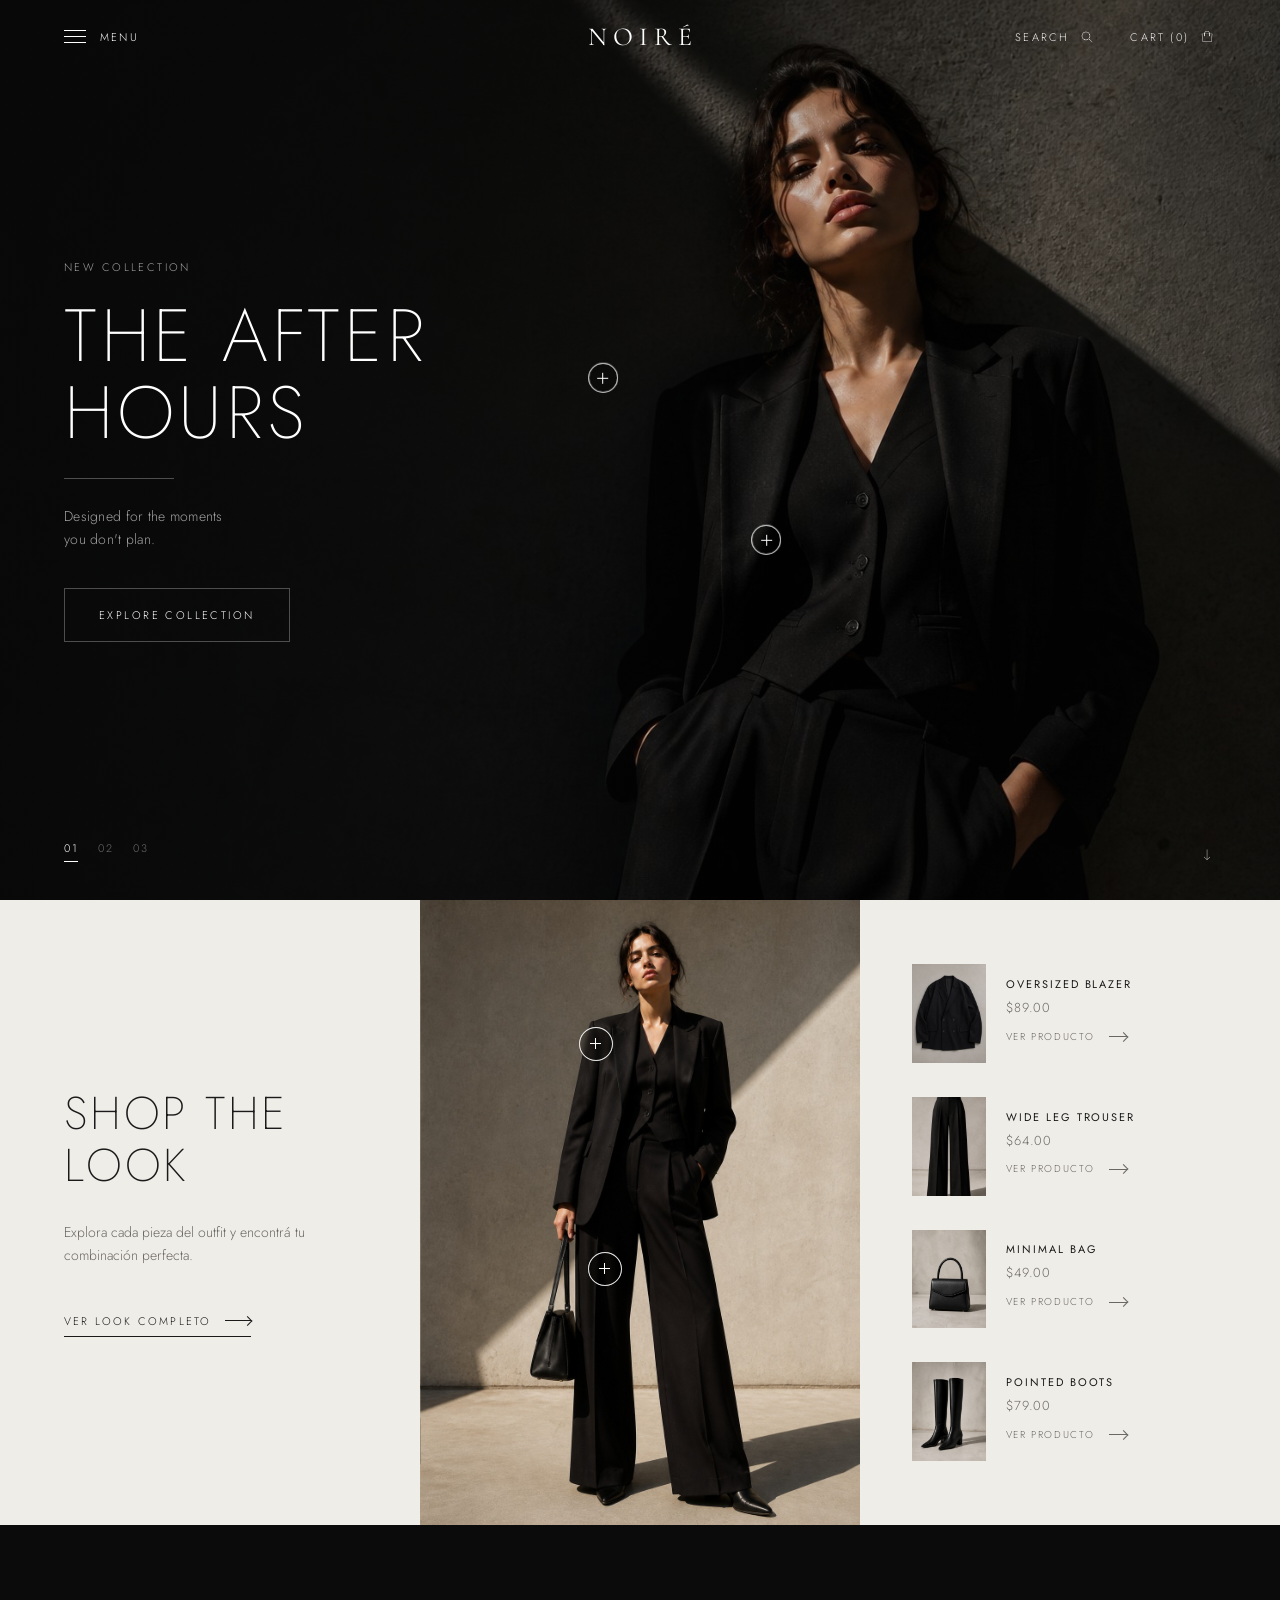
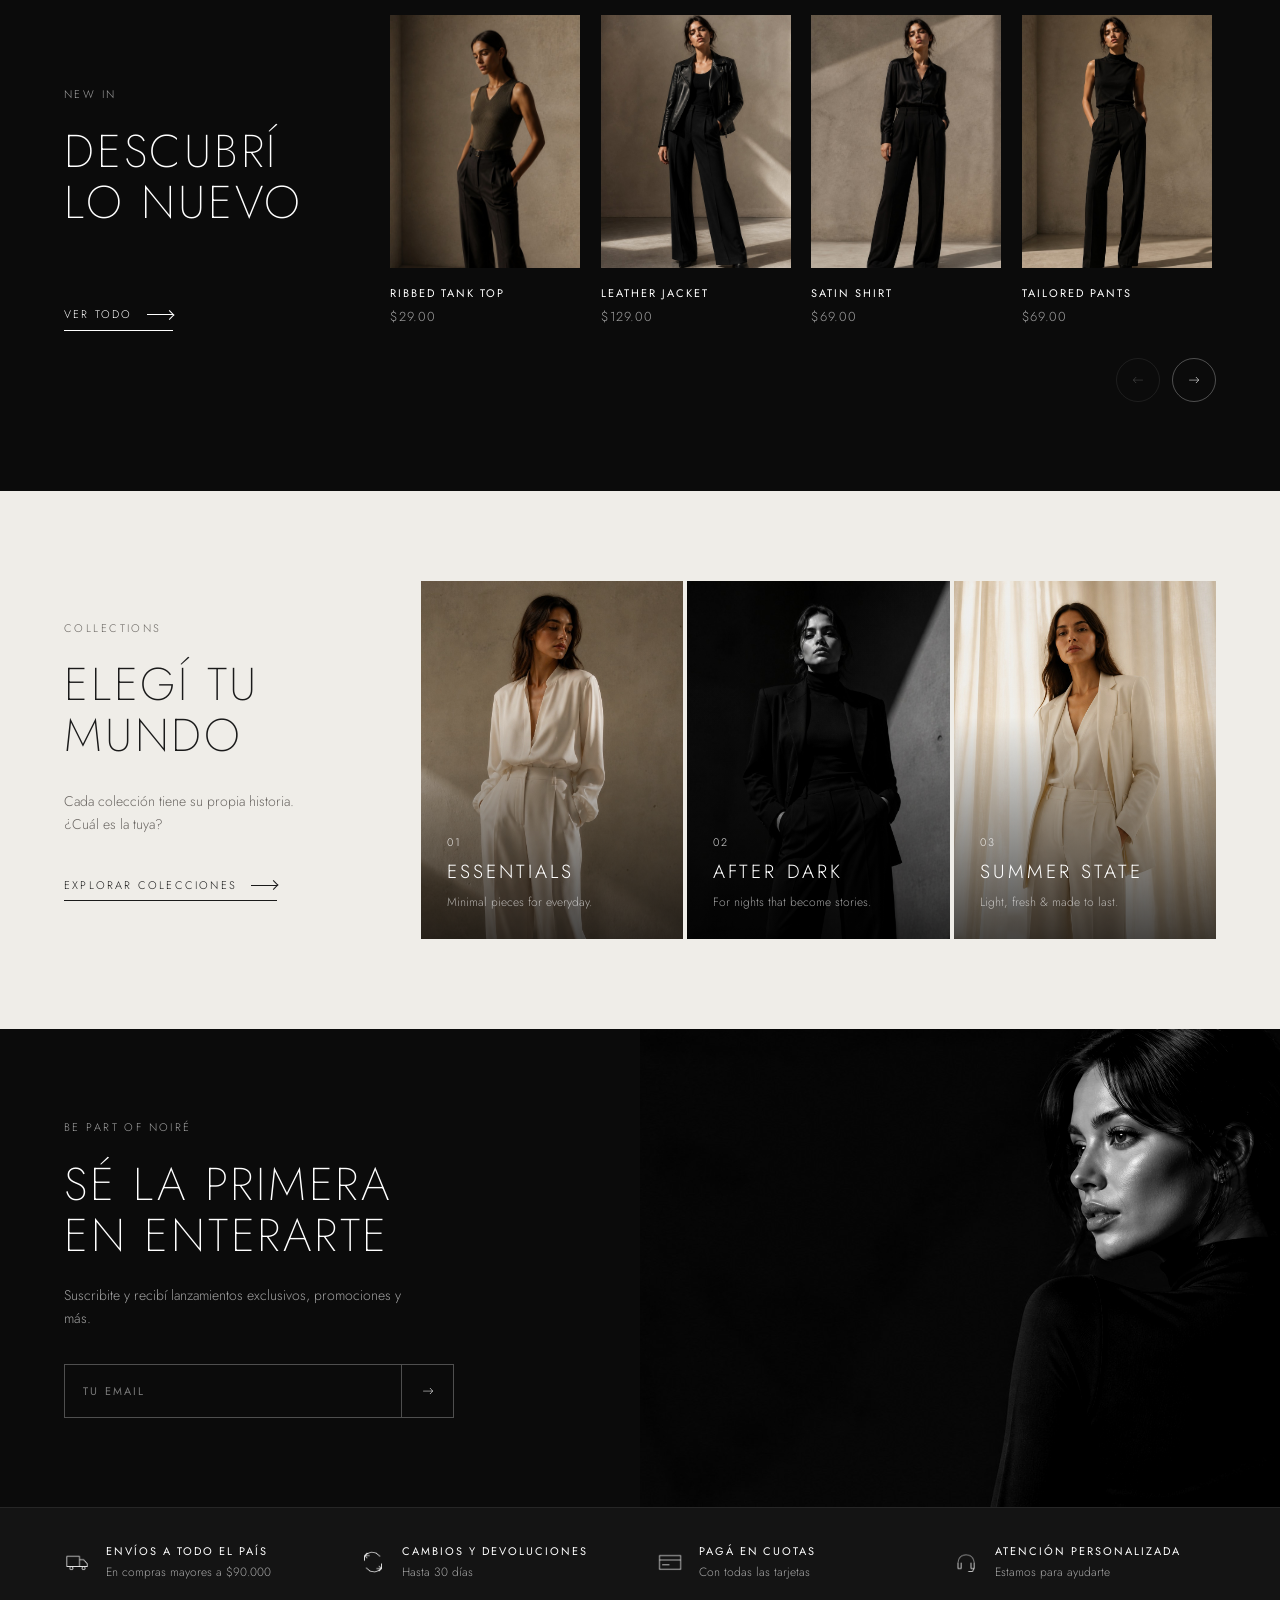
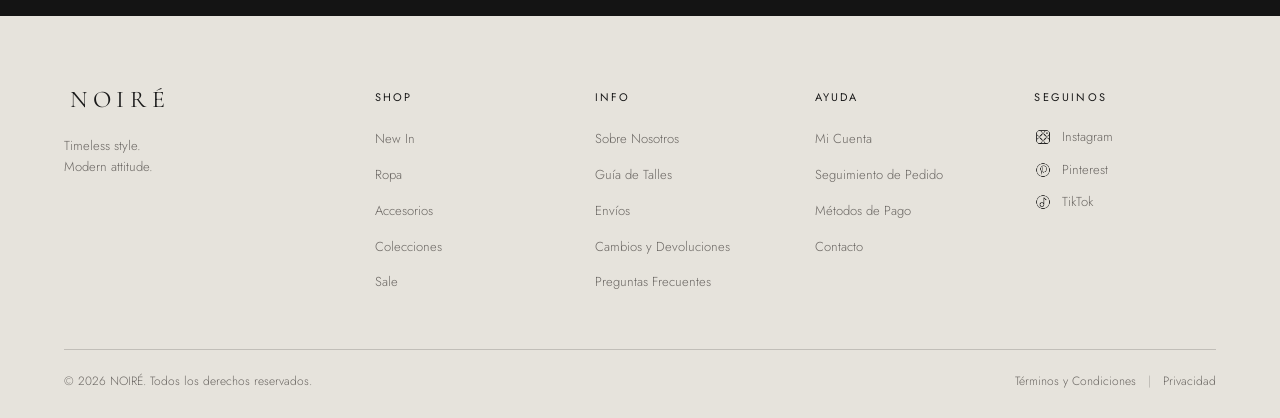
==== index.html @ c46c8a3f "Initial commit: NOIRÉ e-commerce demo, cart drawer, fixed dresses card - First commit for this proje" ====
<!DOCTYPE html>
<html lang="es">
<head>
<meta charset="UTF-8">
<meta name="viewport" content="width=device-width, initial-scale=1">
<title>NOIRÉ — Timeless style. Modern attitude.</title>
<meta name="description" content="NOIRÉ — Indumentaria minimalista. Explorá la nueva colección The After Hours.">
<link rel="preconnect" href="https://fonts.googleapis.com">
<link rel="preconnect" href="https://fonts.gstatic.com" crossorigin>
<link href="https://fonts.googleapis.com/css2?family=Cormorant+Garamond:wght@300;400;500&family=Jost:wght@200;300;400;500&display=swap" rel="stylesheet">
<link rel="stylesheet" href="css/styles.css?v=5">
</head>
<body>

<!-- ══════════════════════ HEADER ══════════════════════ -->
<header class="header" id="header">
  <div class="header__inner">
    <button class="menu-btn" id="menuBtn" aria-label="Abrir menú" aria-expanded="false" aria-controls="drawer">
      <span class="menu-btn__lines"><i></i><i></i><i></i></span>
      <span class="menu-btn__label">Menu</span>
    </button>

    <a href="#" class="logo" aria-label="NOIRÉ — Inicio">Noiré</a>

    <div class="header__actions">
      <button class="icon-link" id="searchBtn" aria-label="Buscar">
        <span class="icon-link__label">Search</span>
        <img src="assets/icons/search.png" class="ico-img" alt="" aria-hidden="true">
      </button>
      <button class="icon-link" id="cartBtn" aria-label="Ver carrito">
        <span class="icon-link__label">Cart (<span id="cartCount">0</span>)</span>
        <img src="assets/icons/cart.png" class="ico-img" alt="" aria-hidden="true">
      </button>
    </div>
  </div>
</header>

<!-- ══════════════════════ DRAWER ══════════════════════ -->
<div class="drawer" id="drawer" role="dialog" aria-modal="true" aria-label="Menú principal" hidden>
  <div class="drawer__backdrop" data-close-drawer></div>
  <nav class="drawer__panel">
    <button class="drawer__close" data-close-drawer aria-label="Cerrar menú">
      <img src="assets/icons/close.png" class="ico-img ico-img--lg" alt="" aria-hidden="true">
    </button>
    <ul class="drawer__nav">
      <li><a href="#new-in">New In</a></li>
      <li><a href="catalogo.html?cat=Ropa">Ropa</a></li>
      <li><a href="catalogo.html?cat=Accesorios">Accesorios</a></li>
      <li><a href="#collections">Colecciones</a></li>
      <li><a href="catalogo.html">Sale</a></li>
    </ul>
    <div class="drawer__foot">
      <a href="#">Mi Cuenta</a>
      <a href="#">Contacto</a>
    </div>
  </nav>
</div>

<main>

<!-- ══════════════════════ HERO ══════════════════════ -->
<section class="hero" id="hero">

  <!-- SLIDE 01 -->
  <article class="hero__slide is-active" data-slide="0">
    <div class="hero__media hero__media--portrait" style="--img: var(--img-hero-1)"></div>
    <div class="hero__overlay"></div>

    <div class="hero__copy">
      <p class="eyebrow">New Collection</p>
      <h1 class="hero__title">The After<br>Hours</h1>
      <span class="rule"></span>
      <p class="hero__text">Designed for the moments<br>you don't plan.</p>
      <a href="look.html" class="btn btn--ghost">Explore Collection</a>
    </div>

    <!-- HOTSPOTS: click en la prenda → aparece el precio -->
    <div class="hotspots">
      <div class="hotspot" style="--x:52%; --y:42%">
        <button class="hotspot__toggle" aria-expanded="false" aria-label="Ver precio de Oversized Blazer">
          <span class="hotspot__dot"><span class="hotspot__plus"></span></span>
          <span class="hotspot__line"></span>
        </button>
        <span class="hotspot__card">
          <span class="hotspot__name">Oversized Blazer</span>
          <span class="hotspot__price">$89.00</span>
          <a href="producto.html?id=oversized-blazer" class="hotspot__link">Ver producto</a>
        </span>
      </div>

      <div class="hotspot" style="--x:65%; --y:60%">
        <button class="hotspot__toggle" aria-expanded="false" aria-label="Ver precio de Chaleco Cropped">
          <span class="hotspot__dot"><span class="hotspot__plus"></span></span>
          <span class="hotspot__line"></span>
        </button>
        <span class="hotspot__card">
          <span class="hotspot__name">Chaleco Cropped</span>
          <span class="hotspot__price">$59.00</span>
          <a href="producto.html?id=silk-shirt" class="hotspot__link">Ver producto</a>
        </span>
      </div>
    </div>
  </article>

  <!-- SLIDE 02 -->
  <article class="hero__slide" data-slide="1">
    <div class="hero__media" style="--img: var(--img-hero-2)"></div>
    <div class="hero__overlay"></div>
    <div class="hero__copy">
      <p class="eyebrow">Essentials</p>
      <h1 class="hero__title">Quiet<br>Luxury</h1>
      <span class="rule"></span>
      <p class="hero__text">Las piezas que nunca<br>pasan de moda.</p>
      <a href="catalogo.html?collection=essentials" class="btn btn--ghost">Explore Collection</a>
    </div>
    <div class="hotspots">
      <div class="hotspot" style="--x:70%; --y:26%">
        <button class="hotspot__toggle" aria-expanded="false" aria-label="Ver precio de Cashmere Coat">
          <span class="hotspot__dot"><span class="hotspot__plus"></span></span>
          <span class="hotspot__line"></span>
        </button>
        <span class="hotspot__card">
          <span class="hotspot__name">Cashmere Coat</span>
          <span class="hotspot__price">$149.00</span>
          <a href="producto.html?id=cashmere-coat" class="hotspot__link">Ver producto</a>
        </span>
      </div>
      <div class="hotspot" style="--x:66%; --y:52%">
        <button class="hotspot__toggle" aria-expanded="false" aria-label="Ver precio de Straight Jean">
          <span class="hotspot__dot"><span class="hotspot__plus"></span></span>
          <span class="hotspot__line"></span>
        </button>
        <span class="hotspot__card">
          <span class="hotspot__name">Straight Jean</span>
          <span class="hotspot__price">$72.00</span>
          <a href="producto.html?id=straight-jean" class="hotspot__link">Ver producto</a>
        </span>
      </div>
    </div>
  </article>

  <!-- SLIDE 03 -->
  <article class="hero__slide" data-slide="2">
    <div class="hero__media" style="--img: var(--img-hero-3)"></div>
    <div class="hero__overlay"></div>
    <div class="hero__copy">
      <p class="eyebrow">After Dark</p>
      <h1 class="hero__title">Night<br>Stories</h1>
      <span class="rule"></span>
      <p class="hero__text">Para las noches que<br>se vuelven historia.</p>
      <a href="catalogo.html?collection=after-dark" class="btn btn--ghost">Explore Collection</a>
    </div>
    <div class="hotspots">
      <div class="hotspot" style="--x:68%; --y:34%">
        <button class="hotspot__toggle" aria-expanded="false" aria-label="Ver precio de Satin Slip Dress">
          <span class="hotspot__dot"><span class="hotspot__plus"></span></span>
          <span class="hotspot__line"></span>
        </button>
        <span class="hotspot__card">
          <span class="hotspot__name">Satin Slip Dress</span>
          <span class="hotspot__price">$95.00</span>
          <a href="producto.html?id=satin-slip-dress" class="hotspot__link">Ver producto</a>
        </span>
      </div>
      <div class="hotspot" style="--x:60%; --y:57%">
        <button class="hotspot__toggle" aria-expanded="false" aria-label="Ver precio de Pointed Boots">
          <span class="hotspot__dot"><span class="hotspot__plus"></span></span>
          <span class="hotspot__line"></span>
        </button>
        <span class="hotspot__card">
          <span class="hotspot__name">Pointed Boots</span>
          <span class="hotspot__price">$79.00</span>
          <a href="producto.html?id=pointed-boots" class="hotspot__link">Ver producto</a>
        </span>
      </div>
    </div>
  </article>

  <!-- Controles -->
  <div class="hero__dots" role="tablist" aria-label="Slides de portada">
    <button class="hero__dot is-active" data-goto="0" role="tab" aria-selected="true">01</button>
    <button class="hero__dot" data-goto="1" role="tab" aria-selected="false">02</button>
    <button class="hero__dot" data-goto="2" role="tab" aria-selected="false">03</button>
  </div>

  <a href="#shop-the-look" class="hero__scroll" aria-label="Bajar">
    <img src="assets/icons/arrow-down.png" class="ico-img" alt="" aria-hidden="true">
  </a>
</section>

<!-- ══════════════════════ SHOP THE LOOK ══════════════════════ -->
<section class="stl" id="shop-the-look">
  <div class="stl__intro">
    <h2 class="section-title">Shop the Look</h2>
    <p class="stl__text">Explora cada pieza del outfit y encontrá tu combinación perfecta.</p>
    <a href="look.html" class="link-arrow">Ver look completo <span class="arrow"></span></a>
  </div>

  <div class="stl__media">
    <div class="stl__img" style="--img: var(--img-look)"></div>
    <button class="hotspot hotspot--plain" style="--x:40%; --y:23%" data-target="p-blazer" aria-label="Ver Oversized Blazer">
      <span class="hotspot__dot"><span class="hotspot__plus"></span></span>
    </button>
    <button class="hotspot hotspot--plain" style="--x:42%; --y:59%" data-target="p-trouser" aria-label="Ver Wide Leg Trouser">
      <span class="hotspot__dot"><span class="hotspot__plus"></span></span>
    </button>
  </div>

  <ul class="stl__list">
    <li class="stl__item" id="p-blazer">
      <div class="stl__thumb" style="--img: var(--img-p1)"></div>
      <div class="stl__info">
        <h3>Oversized Blazer</h3>
        <p class="price">$89.00</p>
        <a href="producto.html?id=oversized-blazer" class="link-arrow link-arrow--sm">Ver producto <span class="arrow"></span></a>
      </div>
    </li>
    <li class="stl__item" id="p-trouser">
      <div class="stl__thumb" style="--img: var(--img-p2)"></div>
      <div class="stl__info">
        <h3>Wide Leg Trouser</h3>
        <p class="price">$64.00</p>
        <a href="producto.html?id=wide-leg-trouser" class="link-arrow link-arrow--sm">Ver producto <span class="arrow"></span></a>
      </div>
    </li>
    <li class="stl__item" id="p-bag">
      <div class="stl__thumb" style="--img: var(--img-p3)"></div>
      <div class="stl__info">
        <h3>Minimal Bag</h3>
        <p class="price">$49.00</p>
        <a href="producto.html?id=minimal-bag" class="link-arrow link-arrow--sm">Ver producto <span class="arrow"></span></a>
      </div>
    </li>
    <li class="stl__item" id="p-boots">
      <div class="stl__thumb" style="--img: var(--img-p4)"></div>
      <div class="stl__info">
        <h3>Pointed Boots</h3>
        <p class="price">$79.00</p>
        <a href="producto.html?id=pointed-boots" class="link-arrow link-arrow--sm">Ver producto <span class="arrow"></span></a>
      </div>
    </li>
  </ul>
</section>

<!-- ══════════════════════ NEW IN ══════════════════════ -->
<section class="newin" id="new-in">
  <div class="newin__intro">
    <p class="eyebrow">New In</p>
    <h2 class="section-title section-title--light">Descubrí<br>lo nuevo</h2>
    <a href="descubri.html" class="link-arrow link-arrow--light">Ver todo <span class="arrow"></span></a>
  </div>

  <div class="newin__right">
    <ul class="newin__track" id="newinTrack">
      <li class="card">
        <a href="producto.html?id=ribbed-tank-top" class="card__media" style="--img: var(--img-n1)"><span class="card__quick">Ver producto</span></a>
        <h3 class="card__name">Ribbed Tank Top</h3>
        <p class="price price--light">$29.00</p>
      </li>
      <li class="card">
        <a href="producto.html?id=leather-jacket" class="card__media" style="--img: var(--img-n2)"><span class="card__quick">Ver producto</span></a>
        <h3 class="card__name">Leather Jacket</h3>
        <p class="price price--light">$129.00</p>
      </li>
      <li class="card">
        <a href="producto.html?id=satin-shirt" class="card__media" style="--img: var(--img-n3)"><span class="card__quick">Ver producto</span></a>
        <h3 class="card__name">Satin Shirt</h3>
        <p class="price price--light">$69.00</p>
      </li>
      <li class="card">
        <a href="producto.html?id=tailored-pants" class="card__media" style="--img: var(--img-n4)"><span class="card__quick">Ver producto</span></a>
        <h3 class="card__name">Tailored Pants</h3>
        <p class="price price--light">$69.00</p>
      </li>
      <li class="card">
        <a href="producto.html?id=knit-cardigan" class="card__media" style="--img: var(--img-n5)"><span class="card__quick">Ver producto</span></a>
        <h3 class="card__name">Knit Cardigan</h3>
        <p class="price price--light">$85.00</p>
      </li>
    </ul>

    <div class="newin__nav">
      <button class="round-btn" id="prevBtn" aria-label="Anterior"><img src="assets/icons/arrow-left.png" class="ico-img" alt="" aria-hidden="true"></button>
      <button class="round-btn" id="nextBtn" aria-label="Siguiente"><img src="assets/icons/arrow-right.png" class="ico-img" alt="" aria-hidden="true"></button>
    </div>
  </div>
</section>

<!-- ══════════════════════ COLLECTIONS ══════════════════════ -->
<section class="collections" id="collections">
  <div class="collections__intro">
    <p class="eyebrow eyebrow--dark">Collections</p>
    <h2 class="section-title">Elegí tu<br>mundo</h2>
    <p class="collections__text">Cada colección tiene su propia historia.<br>¿Cuál es la tuya?</p>
    <a href="catalogo.html" class="link-arrow">Explorar colecciones <span class="arrow"></span></a>
  </div>

  <div class="collections__grid">
    <a href="catalogo.html?collection=essentials" class="coll" style="--img: var(--img-c1)">
      <span class="coll__num">01</span>
      <span class="coll__body">
        <span class="coll__name">Essentials</span>
        <span class="coll__desc">Minimal pieces for everyday.</span>
      </span>
    </a>
    <a href="catalogo.html?collection=after-dark" class="coll" style="--img: var(--img-c2)">
      <span class="coll__num">02</span>
      <span class="coll__body">
        <span class="coll__name">After Dark</span>
        <span class="coll__desc">For nights that become stories.</span>
      </span>
    </a>
    <a href="catalogo.html?collection=summer-state" class="coll" style="--img: var(--img-c3)">
      <span class="coll__num">03</span>
      <span class="coll__body">
        <span class="coll__name">Summer State</span>
        <span class="coll__desc">Light, fresh &amp; made to last.</span>
      </span>
    </a>
  </div>
</section>

<!-- ══════════════════════ NEWSLETTER ══════════════════════ -->
<section class="news">
  <div class="news__copy">
    <p class="eyebrow">Be part of Noiré</p>
    <h2 class="section-title section-title--light">Sé la primera<br>en enterarte</h2>
    <p class="news__text">Suscribite y recibí lanzamientos exclusivos, promociones y más.</p>
    <form class="news__form" id="newsForm" novalidate>
      <input type="email" id="newsEmail" placeholder="Tu email" aria-label="Tu email" required>
      <button type="submit" aria-label="Suscribirme"><img src="assets/icons/arrow-right.png" class="ico-img" alt="" aria-hidden="true"></button>
      <p class="news__msg" id="newsMsg" role="status"></p>
    </form>
  </div>
  <div class="news__media" style="--img: var(--img-news)"></div>
</section>

<!-- ══════════════════════ BENEFITS ══════════════════════ -->
<section class="benefits">
  <div class="benefit">
    <img src="assets/icons/delivery.png" class="ico-img ico-img--lg" alt="" aria-hidden="true">
    <div><h4>Envíos a todo el país</h4><p>En compras mayores a $90.000</p></div>
  </div>
  <div class="benefit">
    <img src="assets/icons/returns.png" class="ico-img ico-img--lg" alt="" aria-hidden="true">
    <div><h4>Cambios y devoluciones</h4><p>Hasta 30 días</p></div>
  </div>
  <div class="benefit">
    <img src="assets/icons/payment-card.png" class="ico-img ico-img--lg" alt="" aria-hidden="true">
    <div><h4>Pagá en cuotas</h4><p>Con todas las tarjetas</p></div>
  </div>
  <div class="benefit">
    <img src="assets/icons/headset.png" class="ico-img ico-img--lg" alt="" aria-hidden="true">
    <div><h4>Atención personalizada</h4><p>Estamos para ayudarte</p></div>
  </div>
</section>

</main>

<!-- ══════════════════════ FOOTER ══════════════════════ -->
<footer class="footer">
  <div class="footer__top">
    <div class="footer__brand">
      <a href="#" class="logo logo--dark">Noiré</a>
      <p>Timeless style.<br>Modern attitude.</p>
    </div>

    <div class="footer__col">
      <h5>Shop</h5>
      <ul><li><a href="#new-in">New In</a></li><li><a href="catalogo.html?cat=Ropa">Ropa</a></li><li><a href="catalogo.html?cat=Accesorios">Accesorios</a></li><li><a href="#collections">Colecciones</a></li><li><a href="catalogo.html">Sale</a></li></ul>
    </div>
    <div class="footer__col">
      <h5>Info</h5>
      <ul><li><a href="#">Sobre Nosotros</a></li><li><a href="#">Guía de Talles</a></li><li><a href="#">Envíos</a></li><li><a href="#">Cambios y Devoluciones</a></li><li><a href="#">Preguntas Frecuentes</a></li></ul>
    </div>
    <div class="footer__col">
      <h5>Ayuda</h5>
      <ul><li><a href="#">Mi Cuenta</a></li><li><a href="#">Seguimiento de Pedido</a></li><li><a href="#">Métodos de Pago</a></li><li><a href="#">Contacto</a></li></ul>
    </div>
    <div class="footer__col">
      <h5>Seguinos</h5>
      <ul class="footer__social">
        <li><a href="#"><img src="assets/icons/instagram-dark.png" class="ico-img" alt="" aria-hidden="true"> Instagram</a></li>
        <li><a href="#"><img src="assets/icons/pinterest-dark.png" class="ico-img" alt="" aria-hidden="true"> Pinterest</a></li>
        <li><a href="#"><img src="assets/icons/tiktok-dark.png" class="ico-img" alt="" aria-hidden="true"> TikTok</a></li>
      </ul>
    </div>
  </div>

  <div class="footer__bottom">
    <p>&copy; 2026 NOIRÉ. Todos los derechos reservados.</p>
    <p><a href="#">Términos y Condiciones</a><span>|</span><a href="#">Privacidad</a></p>
  </div>
</footer>

<script src="js/products.js?v=4"></script>
<script src="js/cart.js"></script>
<script src="js/cart-drawer.js"></script>
<script src="js/main.js?v=3"></script>
</body>
</html>
---- css/styles.css ----
/* ══════════════════════════════════════════════════
   NOIRÉ — Hoja de estilos principal
   ══════════════════════════════════════════════════ */

/* ---------- 1. Tokens ---------- */
:root{
  /* Color */
  --black:#0B0B0B;
  --black-soft:#141414;
  --cream:#EFEDE8;
  --cream-2:#E6E3DC;
  --white:#FFFFFF;
  --ink:#1A1A1A;
  --muted-d:#6B6763;                      /* texto secundario sobre claro */
  --muted-l:rgba(255,255,255,.62);        /* texto secundario sobre oscuro */
  --line-d:rgba(26,26,26,.18);
  --line-l:rgba(255,255,255,.28);

  /* Tipografía */
  --serif:'Cormorant Garamond','Didot','Bodoni MT',Georgia,serif;
  --sans:'Jost','Helvetica Neue',Arial,sans-serif;

  /* Layout */
  --pad:clamp(20px,5vw,64px);
  --header-h:74px;
  --ease:cubic-bezier(.22,.61,.36,1);

  /* ── Imágenes ──────────────────────────────────────
     Colocá las fotos en /assets/img con estos nombres y
     se aplican solas. Mientras no existan, se muestra un
     degradado de reemplazo (fallback) del mismo tono.   */
  --img-hero-1:url('../assets/img/hero-1.jpg');
  --img-hero-2:url('../assets/img/hero-2.jpg');
  --img-hero-3:url('../assets/img/hero-3.jpg');
  --img-look:url('../assets/img/look.jpg');
  --img-p1:url('../assets/img/p-blazer.jpg');
  --img-p2:url('../assets/img/p-trouser.jpg');
  --img-p3:url('../assets/img/p-bag.jpg');
  --img-p4:url('../assets/img/p-boots.jpg');
  --img-n1:url('../assets/img/new-1.jpg');
  --img-n2:url('../assets/img/new-2.jpg');
  --img-n3:url('../assets/img/new-3.jpg');
  --img-n4:url('../assets/img/new-4.jpg');
  --img-n5:url('../assets/img/new-5.jpg');
  --img-c1:url('../assets/img/coll-1.jpg');
  --img-c2:url('../assets/img/coll-2.jpg');
  --img-c3:url('../assets/img/coll-3.jpg');
  --img-news:url('../assets/img/news.jpg');

  --fallback-dark:linear-gradient(150deg,#2A2724 0%,#161412 55%,#0D0C0B 100%);
  --fallback-light:linear-gradient(150deg,#CFC7BB 0%,#A79C8D 60%,#8A8072 100%);

  /* Fallback de las fotos de producto: si la foto de un color
     todavía no está subida, se ve un degradado en el tono real
     de ese color (--tint) en vez de un placeholder genérico.  */
  --tint:#8A8072;
}

/* ---------- 2. Reset ---------- */
*,*::before,*::after{box-sizing:border-box}
html{scroll-behavior:smooth}
body{
  margin:0;
  background:var(--cream);
  color:var(--ink);
  font-family:var(--sans);
  font-weight:300;
  font-size:15px;
  line-height:1.65;
  -webkit-font-smoothing:antialiased;
  overflow-x:hidden;
}
body.is-locked{overflow:hidden}
h1,h2,h3,h4,h5,p,ul,figure{margin:0}
ul{list-style:none;padding:0}
a{color:inherit;text-decoration:none}
button{font:inherit;color:inherit;background:none;border:0;padding:0;cursor:pointer}
img{max-width:100%;display:block}

.ico{width:18px;height:18px;fill:none;stroke:currentColor;stroke-width:1.3;
     stroke-linecap:round;stroke-linejoin:round;flex:none}
.ico--lg{width:26px;height:26px;stroke-width:1.1}

/* Íconos como imagen (assets/icons) — misma medida que los .ico en SVG.
   Variante "-dark.png" para fondos claros, sin sufijo para fondos oscuros. */
.ico-img{width:18px;height:18px;object-fit:contain;flex:none}
.ico-img--lg{width:26px;height:26px}
.ico-img--sm{width:15px;height:15px}

/* ---------- 3. Utilidades tipográficas ---------- */
.eyebrow{
  font-size:11px;letter-spacing:.22em;text-transform:uppercase;
  font-weight:300;color:var(--muted-l);margin-bottom:22px;
}
.eyebrow--dark{color:var(--muted-d)}

.section-title{
  font-family:var(--sans);
  font-weight:200;
  font-size:clamp(30px,4vw,46px);
  line-height:1.12;
  letter-spacing:.06em;
  text-transform:uppercase;
}
.section-title--light{color:var(--white)}

.rule{display:block;width:110px;height:1px;background:var(--line-l);margin:26px 0}

.price{font-size:13px;letter-spacing:.05em;color:var(--muted-d);margin-top:4px}
.price--light{color:var(--muted-l)}

.link-arrow{
  display:inline-flex;align-items:center;gap:14px;
  font-size:11px;letter-spacing:.2em;text-transform:uppercase;
  padding-bottom:6px;border-bottom:1px solid currentColor;
  transition:gap .35s var(--ease),opacity .3s;
}
.link-arrow--light{color:var(--white)}
.link-arrow--sm{font-size:10px;letter-spacing:.16em;border-bottom-color:transparent;color:var(--muted-d)}
.link-arrow:hover{gap:24px}
.arrow{position:relative;display:inline-block;width:26px;height:1px;background:currentColor}
.arrow::after{
  content:'';position:absolute;right:0;top:50%;width:7px;height:7px;
  border-top:1px solid currentColor;border-right:1px solid currentColor;
  transform:translateY(-50%) rotate(45deg);
}
.link-arrow--sm .arrow{width:18px}

.btn{
  display:inline-block;font-size:11px;letter-spacing:.22em;text-transform:uppercase;
  padding:17px 34px;transition:.4s var(--ease);
}
.btn--ghost{border:1px solid var(--line-l);color:var(--white)}
.btn--ghost:hover{background:var(--white);color:var(--black);border-color:var(--white)}

.logo{
  font-family:var(--serif);font-size:26px;font-weight:400;
  letter-spacing:.24em;text-transform:uppercase;color:var(--white);
  line-height:1;padding-left:.24em;
}
.logo--dark{color:var(--ink);font-size:24px}

/* ---------- 4. Header ---------- */
.header{
  position:fixed;inset:0 0 auto 0;z-index:60;
  transition:background .45s var(--ease),backdrop-filter .45s;
}
.header.is-solid{background:rgba(11,11,11,.86);backdrop-filter:blur(10px)}
.header__inner{
  height:var(--header-h);padding:0 var(--pad);
  display:grid;grid-template-columns:1fr auto 1fr;align-items:center;
  color:var(--white);
}
.menu-btn{display:flex;align-items:center;gap:14px;justify-self:start}
.menu-btn__lines{display:grid;gap:5px;width:22px}
.menu-btn__lines i{display:block;height:1px;background:currentColor;transition:.35s var(--ease)}
.menu-btn:hover .menu-btn__lines i:nth-child(2){transform:scaleX(.6);transform-origin:left}
.menu-btn__label,.icon-link__label{
  font-size:11px;letter-spacing:.2em;text-transform:uppercase;
}
.header__actions{display:flex;gap:34px;justify-self:end}
.icon-link{display:flex;align-items:center;gap:9px;opacity:.92;transition:opacity .3s}
.icon-link:hover{opacity:1}

/* ---------- 5. Drawer ---------- */
.drawer{position:fixed;inset:0;z-index:80}
.drawer[hidden]{display:none}
.drawer__backdrop{position:absolute;inset:0;background:rgba(0,0,0,.55);opacity:0;transition:opacity .4s}
.drawer__panel{
  position:absolute;inset:0 auto 0 0;width:min(380px,84vw);
  background:var(--black);color:var(--white);padding:var(--pad);
  display:flex;flex-direction:column;justify-content:center;
  transform:translateX(-100%);transition:transform .5s var(--ease);
}
.drawer.is-open .drawer__backdrop{opacity:1}
.drawer.is-open .drawer__panel{transform:none}
.drawer__close{position:absolute;top:22px;right:26px;font-size:30px;line-height:1;font-weight:200}
.drawer__nav{display:grid;gap:6px}
.drawer__nav a{
  font-size:clamp(24px,4vw,34px);font-weight:200;letter-spacing:.08em;
  text-transform:uppercase;display:inline-block;transition:opacity .3s,transform .4s var(--ease);
}
.drawer__nav a:hover{opacity:.55;transform:translateX(10px)}
.drawer__foot{
  margin-top:48px;padding-top:26px;border-top:1px solid var(--line-l);
  display:flex;gap:28px;font-size:11px;letter-spacing:.2em;text-transform:uppercase;color:var(--muted-l);
}

/* ---------- 6. Hero ---------- */
.hero{position:relative;height:100svh;min-height:620px;background:var(--black);overflow:hidden}
.hero__slide{position:absolute;inset:0;opacity:0;visibility:hidden;transition:opacity .9s var(--ease),visibility .9s}
.hero__slide.is-active{opacity:1;visibility:visible}
.hero__media{
  position:absolute;inset:0;
  background-image:var(--img),var(--fallback-dark);
  background-size:cover;background-position:center 30%;
  background-repeat:no-repeat;
  transform:scale(1.06);transition:transform 8s linear;
}
.hero__slide.is-active .hero__media{transform:scale(1)}

.hero__media--portrait{background-position:center 22%}
.hero__overlay{
  position:absolute;inset:0;
  background:linear-gradient(100deg,rgba(8,8,8,.92) 0%,rgba(8,8,8,.68) 34%,rgba(8,8,8,.12) 62%,rgba(8,8,8,.35) 100%);
}
.hero__copy{
  position:relative;z-index:2;color:var(--white);
  padding:0 var(--pad);max-width:640px;
  height:100%;display:flex;flex-direction:column;justify-content:center;
}
.hero__slide.is-active .hero__copy>*{animation:rise .9s var(--ease) both}
.hero__slide.is-active .hero__copy>*:nth-child(2){animation-delay:.08s}
.hero__slide.is-active .hero__copy>*:nth-child(3){animation-delay:.14s}
.hero__slide.is-active .hero__copy>*:nth-child(4){animation-delay:.2s}
.hero__slide.is-active .hero__copy>*:nth-child(5){animation-delay:.28s}
@keyframes rise{from{opacity:0;transform:translateY(18px)}to{opacity:1;transform:none}}

.hero__title{
  font-weight:200;font-size:clamp(42px,6.2vw,74px);line-height:1.04;
  letter-spacing:.05em;text-transform:uppercase;
}
.hero__text{color:var(--muted-l);font-size:14px;margin-bottom:36px;letter-spacing:.02em}
.hero__copy .btn{align-self:flex-start}

.hero__dots{
  position:absolute;left:var(--pad);bottom:38px;z-index:3;
  display:flex;align-items:center;gap:20px;color:var(--white);
}
.hero__dot{
  font-size:11px;letter-spacing:.14em;opacity:.4;position:relative;
  padding-bottom:5px;transition:opacity .3s;
}
.hero__dot::after{
  content:'';position:absolute;left:0;bottom:0;height:1px;width:0;
  background:currentColor;transition:width .5s var(--ease);
}
.hero__dot.is-active{opacity:1}
.hero__dot.is-active::after{width:100%}
.hero__dot:hover{opacity:.85}

.hero__scroll{
  position:absolute;right:var(--pad);bottom:36px;z-index:3;color:var(--white);opacity:.75;
  animation:bob 2.4s var(--ease) infinite;
}
@keyframes bob{0%,100%{transform:translateY(0)}50%{transform:translateY(8px)}}

/* ---------- 7. Hotspots (click → precio) ---------- */
/* pointer-events:none en el contenedor: es un overlay del tamaño
   completo del hero, y sin esto tapa clics de todo lo que esté debajo
   (ej. el botón "Explore Collection") aunque ahí no haya ningún punto
   dibujado. Los hotspots reactivan pointer-events para sí mismos. */
.hotspots{position:absolute;inset:0;z-index:3;pointer-events:none}
.hotspot{
  position:absolute;left:var(--x);top:var(--y);
  transform:translate(-50%,-50%);
  display:flex;align-items:center;gap:0;
  color:var(--white);
  pointer-events:auto;
}
.hotspot__toggle{
  display:flex;align-items:center;gap:0;color:inherit;cursor:pointer;
}
.hotspot__dot{
  position:relative;width:30px;height:30px;flex:none;
  border:1px solid rgba(255,255,255,.75);border-radius:50%;
  display:grid;place-items:center;background:rgba(0,0,0,.18);
  backdrop-filter:blur(2px);
  transition:background .35s var(--ease),transform .35s var(--ease),border-color .35s;
}
.hotspot__dot::after{                     /* halo pulsante */
  content:'';position:absolute;inset:-1px;border-radius:50%;
  border:1px solid rgba(255,255,255,.5);
  animation:pulse 2.6s var(--ease) infinite;
}
@keyframes pulse{0%{transform:scale(1);opacity:.7}70%{transform:scale(1.75);opacity:0}100%{opacity:0}}
.hotspot:hover .hotspot__dot{background:var(--white);color:var(--black);transform:scale(1.06)}
.hotspot__plus{position:relative;width:11px;height:11px}
.hotspot__plus::before,.hotspot__plus::after{
  content:'';position:absolute;inset:0;margin:auto;background:currentColor;transition:transform .35s var(--ease);
}
.hotspot__plus::before{width:11px;height:1px}
.hotspot__plus::after{width:1px;height:11px}
.hotspot.is-open .hotspot__plus::after{transform:rotate(90deg)}
.hotspot.is-open .hotspot__dot{background:var(--white);color:var(--black);border-color:var(--white)}
.hotspot.is-open .hotspot__dot::after{animation:none;opacity:0}

.hotspot__line{
  height:1px;width:0;background:rgba(255,255,255,.6);
  transition:width .45s var(--ease);
}
.hotspot__card{
  display:grid;gap:2px;white-space:nowrap;text-align:left;
  opacity:0;transform:translateX(-8px);pointer-events:none;
  transition:opacity .4s var(--ease) .1s,transform .45s var(--ease) .1s;
}
.hotspot.is-open .hotspot__line{width:112px}
.hotspot.is-open .hotspot__card{opacity:1;transform:none;pointer-events:auto}

/* Variante: la ficha se abre hacia la izquierda en vez de la derecha
   (para puntos ubicados cerca del borde derecho de la foto). */
.hotspot--left{flex-direction:row-reverse}
.hotspot--left .hotspot__card{transform:translateX(8px);text-align:right}
.hotspot__name{font-size:11px;letter-spacing:.18em;text-transform:uppercase}
.hotspot__price{font-size:12px;letter-spacing:.06em;color:var(--muted-l)}
.hotspot__link{
  margin-top:4px;font-size:10px;letter-spacing:.1em;text-transform:uppercase;
  color:var(--white);text-decoration:underline;text-underline-offset:3px;opacity:.8;
  transition:opacity .3s;
}
.hotspot__link:hover{opacity:1}

/* variante sin tarjeta (Shop the Look) */
.hotspot--plain .hotspot__dot{width:34px;height:34px}

/* ---------- 8. Shop the Look ---------- */
.stl{
  background:var(--cream);
  display:grid;grid-template-columns:1fr 1.05fr 1fr;align-items:stretch;
}
.stl__intro{padding:clamp(48px,7vw,90px) var(--pad);display:flex;flex-direction:column;justify-content:center}
.stl__text{color:var(--muted-d);font-size:14px;max-width:250px;margin:30px 0 44px}
.stl__intro .link-arrow{align-self:flex-start}

.stl__media{position:relative;min-height:440px;background:var(--black)}
.stl__img{
  position:absolute;inset:0;
  background-image:var(--img),var(--fallback-light);
  background-size:cover;background-position:center;
}
.stl__media .hotspot{z-index:2}

.stl__list{
  display:flex;flex-direction:column;justify-content:center;gap:8px;
  padding:clamp(30px,4vw,54px) var(--pad) clamp(30px,4vw,54px) clamp(24px,3vw,44px);
}
.stl__item{
  display:grid;grid-template-columns:74px 1fr;gap:20px;align-items:center;
  padding:12px;border:1px solid transparent;transition:border-color .4s,background .4s;
}
.stl__item:hover,.stl__item.is-flash{border-color:var(--line-d);background:rgba(255,255,255,.5)}
.stl__thumb{
  aspect-ratio:3/4;background-image:var(--img),var(--fallback-light);
  background-size:cover;background-position:center;
}
.stl__info h3{font-size:11px;letter-spacing:.18em;text-transform:uppercase;font-weight:400}
.stl__info .link-arrow{margin-top:10px}

/* ---------- 9. New In ---------- */
.newin{
  background:var(--black);color:var(--white);
  display:grid;grid-template-columns:minmax(240px,1fr) 3fr;gap:clamp(24px,4vw,60px);
  padding:clamp(52px,7vw,96px) var(--pad);
  align-items:center;
}
.newin__intro{display:flex;flex-direction:column}
.newin__intro .section-title{margin-bottom:auto}
.newin__intro .link-arrow{align-self:flex-start;margin-top:clamp(36px,6vw,90px)}
.newin__right{position:relative;min-width:0}
.newin__track{
  display:flex;gap:clamp(12px,1.6vw,22px);
  overflow-x:auto;scroll-behavior:smooth;scroll-snap-type:x mandatory;
  padding-bottom:8px;
  scrollbar-width:none;
}
.newin__track::-webkit-scrollbar{display:none}
.card{flex:0 0 calc(25% - 18px);min-width:190px;scroll-snap-align:start}
.card__media{
  position:relative;display:block;aspect-ratio:3/4;overflow:hidden;
  background-image:var(--img),
    linear-gradient(160deg,color-mix(in srgb,var(--tint) 70%,white 10%),color-mix(in srgb,var(--tint) 88%,black 22%));
  background-size:cover;background-position:center;
  transition:filter .5s var(--ease);
}
/* Fotos de cuerpo entero muy verticales: el recorte "center" por
   defecto corta la cara. Se sube el punto de referencia para que la
   cabeza quede siempre entera. */
#newinTrack .card:nth-child(1) .card__media{background-position:center 22%}
.card__media::after{
  content:'';position:absolute;inset:0;background:rgba(0,0,0,.28);
  opacity:0;transition:opacity .45s var(--ease);
}
.card__quick{
  position:absolute;z-index:2;left:50%;top:50%;transform:translate(-50%,-40%);
  font-size:10px;letter-spacing:.2em;text-transform:uppercase;color:var(--white);
  border:1px solid rgba(255,255,255,.7);padding:10px 18px;
  opacity:0;transition:opacity .45s var(--ease),transform .45s var(--ease);
}
.card:hover .card__media::after{opacity:1}
.card:hover .card__quick{opacity:1;transform:translate(-50%,-50%)}
.card__name{
  margin-top:16px;font-size:11px;letter-spacing:.18em;text-transform:uppercase;font-weight:400;
}
.newin__nav{display:flex;gap:12px;justify-content:flex-end;margin-top:22px}
.round-btn{
  width:44px;height:44px;border:1px solid var(--line-l);border-radius:50%;
  display:grid;place-items:center;color:var(--white);transition:.4s var(--ease);
}
.round-btn:hover{background:var(--white);color:var(--black)}
.round-btn:hover .ico-img{filter:invert(1)}
.round-btn:disabled{opacity:.28;cursor:default}
.round-btn:disabled:hover{background:none;color:var(--white)}

/* ---------- 10. Collections ---------- */
.collections{
  background:var(--cream);
  display:grid;grid-template-columns:minmax(230px,1fr) 2.6fr;gap:clamp(24px,4vw,60px);
  padding:clamp(52px,7vw,96px) var(--pad);align-items:center;
}
.collections__intro{display:flex;flex-direction:column}
.collections__text{color:var(--muted-d);font-size:14px;margin:28px 0 40px}
.collections__intro .link-arrow{align-self:flex-start}
.collections__grid{display:grid;grid-template-columns:repeat(3,1fr);gap:4px}
.coll{
  position:relative;aspect-ratio:3/4.1;overflow:hidden;color:var(--white);
  background-image:var(--img),var(--fallback-light);
  background-size:cover;background-position:center;
  display:flex;flex-direction:column;justify-content:flex-end;
  padding:26px;
}
/* Igual que en New In: subir el recorte para no cortar la cara en las
   fotos de cuerpo entero más verticales — clave en la grilla mobile
   (1 columna, aspect-ratio 16/11) donde la ventana visible es mucho
   más chica y un % alto termina cortando justo por los ojos. */
.collections__grid .coll:nth-child(1){background-position:center 3%}
.collections__grid .coll:nth-child(2){background-position:center 5%}
.collections__grid .coll:nth-child(3){background-position:center 5%}
.coll::after{
  content:'';position:absolute;inset:0;
  background:linear-gradient(to top,rgba(0,0,0,.72),rgba(0,0,0,.06) 62%);
  transition:background .5s var(--ease);
}
.coll:hover::after{background:linear-gradient(to top,rgba(0,0,0,.82),rgba(0,0,0,.28) 70%)}
.coll__num{position:absolute;z-index:2;left:26px;bottom:88px;font-size:11px;letter-spacing:.18em;opacity:.85}
.coll__body{position:relative;z-index:2;display:grid;gap:6px;transition:transform .5s var(--ease)}
.coll:hover .coll__body{transform:translateY(-6px)}
.coll__name{font-size:clamp(15px,1.5vw,19px);letter-spacing:.16em;text-transform:uppercase;font-weight:300}
.coll__desc{font-size:12px;color:var(--muted-l)}

/* ---------- 11. Newsletter ---------- */
.news{
  background:var(--black);color:var(--white);
  display:grid;grid-template-columns:1fr 1fr;align-items:center;
}
.news__copy{padding:clamp(52px,7vw,100px) var(--pad)}
.news__text{color:var(--muted-l);font-size:14px;margin:22px 0 34px;max-width:340px}
.news__form{position:relative;display:flex;align-items:center;max-width:390px;border:1px solid var(--line-l)}
.news__form input{
  flex:1;background:none;border:0;outline:none;color:var(--white);
  padding:16px 18px;font-size:11px;letter-spacing:.2em;text-transform:uppercase;font-family:var(--sans);
}
.news__form input::placeholder{color:rgba(255,255,255,.45)}
.news__form input:focus-visible{background:rgba(255,255,255,.05)}
.news__form button{
  width:52px;height:52px;display:grid;place-items:center;
  border-left:1px solid var(--line-l);transition:.4s var(--ease);
}
.news__form button:hover{background:var(--white);color:var(--black)}
.news__form button:hover .ico-img{filter:invert(1)}
.news__msg{
  position:absolute;left:0;top:calc(100% + 10px);font-size:11px;letter-spacing:.14em;
  text-transform:uppercase;color:var(--muted-l);opacity:0;transition:opacity .35s;
}
.news__msg.is-on{opacity:1}
.news__media{
  align-self:stretch;min-height:400px;
  background-image:var(--img),var(--fallback-dark);
  background-size:cover;background-position:center 30%;
  filter:grayscale(1) contrast(1.05);
}

/* ---------- 12. Benefits ---------- */
.benefits{
  background:var(--black-soft);color:var(--white);
  border-top:1px solid rgba(255,255,255,.08);
  display:grid;grid-template-columns:repeat(4,1fr);gap:clamp(16px,2.6vw,40px);
  padding:34px var(--pad);
}
.benefit{display:flex;align-items:center;gap:16px}
.benefit h4{font-size:11px;letter-spacing:.18em;text-transform:uppercase;font-weight:400}
.benefit p{font-size:12px;color:var(--muted-l);margin-top:2px}

/* ---------- 13. Footer ---------- */
.footer{background:var(--cream-2);padding:clamp(44px,6vw,72px) var(--pad) 26px}
.footer__top{
  display:grid;grid-template-columns:1.5fr repeat(4,1fr);gap:clamp(22px,3vw,44px);
  padding-bottom:44px;
}
.footer__brand p{color:var(--muted-d);font-size:13px;margin-top:20px}
.footer__col h5{font-size:11px;letter-spacing:.2em;text-transform:uppercase;font-weight:400;margin-bottom:20px}
.footer__col li{margin-bottom:11px}
.footer__col a{font-size:13px;color:var(--muted-d);transition:color .3s}
.footer__col a:hover{color:var(--ink)}
.footer__social a{display:flex;align-items:center;gap:10px}
.footer__bottom{
  border-top:1px solid var(--line-d);padding-top:22px;
  display:flex;justify-content:space-between;gap:16px;flex-wrap:wrap;
  font-size:12px;color:var(--muted-d);
}
.footer__bottom span{margin:0 12px;opacity:.5}

/* ---------- 14. Accesibilidad ---------- */
:focus-visible{outline:1px solid currentColor;outline-offset:4px}
@media (prefers-reduced-motion:reduce){
  *,*::before,*::after{animation-duration:.01ms!important;animation-iteration-count:1!important;transition-duration:.01ms!important}
  html{scroll-behavior:auto}
}

/* ---------- 15. Responsive ---------- */
@media (max-width:1080px){
  .stl{grid-template-columns:1fr 1fr}
  .stl__intro{grid-column:1/-1;padding-bottom:0}
  .newin,.collections{grid-template-columns:1fr}
  .newin__intro .link-arrow,.collections__intro .link-arrow{margin-top:28px}
  .card{flex:0 0 calc(33.333% - 16px)}
  .benefits{grid-template-columns:repeat(2,1fr);gap:26px}
  .footer__top{grid-template-columns:1fr 1fr 1fr}
}
@media (max-width:820px){
  :root{--header-h:64px}
  .icon-link__label{display:none}
  .header__actions{gap:20px}
  .hero__overlay{background:linear-gradient(180deg,rgba(8,8,8,.72) 0%,rgba(8,8,8,.35) 45%,rgba(8,8,8,.85) 100%)}
  .hero__copy{max-width:none}
  .hotspot__card{white-space:normal;max-width:120px}
  .hotspot.is-open .hotspot__line{width:34px}
  .stl{grid-template-columns:1fr}
  .stl__media{min-height:70vw}
  .stl__list{padding:24px var(--pad) 48px}
  .news{grid-template-columns:1fr}
  .news__media{min-height:60vw;order:-1}
  .card{flex:0 0 calc(50% - 12px);min-width:0}
  .footer__top{grid-template-columns:1fr 1fr;gap:32px}
  .footer__brand{grid-column:1/-1}
}
@media (max-width:520px){
  .benefits{grid-template-columns:1fr}
  .collections__grid{grid-template-columns:1fr;gap:6px}
  .coll{aspect-ratio:16/11}
  .coll__num{bottom:auto;top:26px}
  .hero__dots{gap:14px}
}

/* ══════════════════════════════════════════════════
   16. Página de producto (PDP)
   ══════════════════════════════════════════════════ */
.header--static{position:sticky;top:0}
.back-link{
  justify-self:start;display:flex;align-items:center;gap:10px;
  font-size:11px;letter-spacing:.2em;text-transform:uppercase;color:var(--white);
  transition:gap .35s var(--ease);
}
.back-link:hover{gap:16px}
.page-product{background:var(--cream)}

.pdp{max-width:1360px;margin:0 auto;padding:0 var(--pad) clamp(60px,7vw,100px)}
.pdp__loading{padding:120px var(--pad);text-align:center;color:var(--muted-d)}
.pdp__empty{padding:140px var(--pad);text-align:center;display:grid;gap:26px;justify-items:center}

.crumbs{
  padding:22px 0 8px;display:flex;gap:10px;flex-wrap:wrap;
  font-size:11px;letter-spacing:.1em;text-transform:uppercase;color:var(--muted-d);
}
.crumbs a{transition:color .3s}
.crumbs a:hover{color:var(--ink)}
.crumbs span{opacity:.5}
.crumbs em{font-style:normal;color:var(--ink)}

.pdp__grid{display:grid;grid-template-columns:1.15fr 1fr;gap:clamp(30px,4vw,72px);padding-top:18px}

/* --- Galería --- */
.gallery{display:grid;grid-template-columns:84px 1fr;gap:16px;align-content:start}
.gallery__thumbs{display:flex;flex-direction:column;gap:10px}
.thumb{
  position:relative;aspect-ratio:3/4;overflow:hidden;border:1px solid transparent;
  background-image:var(--img),linear-gradient(160deg,color-mix(in srgb,var(--tint) 70%,white 10%),color-mix(in srgb,var(--tint) 88%,black 22%));
  background-size:cover;background-position:center;transition:border-color .3s;
}
.thumb.is-active{border-color:var(--ink)}
.thumb:hover{border-color:var(--line-d)}
.thumb__label{
  position:absolute;left:0;right:0;bottom:0;padding:5px 6px;
  font-size:8.5px;letter-spacing:.06em;text-transform:uppercase;text-align:center;
  color:var(--white);background:rgba(0,0,0,.5);
  opacity:0;transition:opacity .3s;
}
.thumb:hover .thumb__label,.thumb.is-active .thumb__label{opacity:1}

.gallery__stage{position:relative}
.gallery__img{
  aspect-ratio:4/5;background-image:var(--img),
    linear-gradient(160deg,color-mix(in srgb,var(--tint) 70%,white 10%),color-mix(in srgb,var(--tint) 88%,black 22%));
  background-size:cover;background-position:center;
  transition:opacity .35s var(--ease);
}
.gallery__caption{
  margin-top:14px;font-size:11px;letter-spacing:.16em;text-transform:uppercase;
  color:var(--muted-d);text-align:right;
}

/* --- Info --- */
.pinfo{padding-top:4px}
.pinfo__name{
  font-family:var(--sans);font-weight:200;font-size:clamp(26px,3vw,36px);
  letter-spacing:.05em;text-transform:uppercase;margin-top:10px;
}
.pinfo__price{font-size:18px;color:var(--ink);margin-top:14px;letter-spacing:.02em}
.pinfo__desc{color:var(--muted-d);font-size:14px;line-height:1.75;margin-top:22px;max-width:44ch}

.picker{margin-top:34px}
.picker__head{display:flex;align-items:center;justify-content:space-between;margin-bottom:14px}
.picker__label{font-size:11px;letter-spacing:.18em;text-transform:uppercase}
.picker__value{font-size:12px;color:var(--muted-d)}
.picker__guide{font-size:11px;letter-spacing:.1em;text-decoration:underline;color:var(--muted-d);transition:color .3s}
.picker__guide:hover{color:var(--ink)}

.swatches{display:flex;flex-wrap:wrap;gap:10px}
.swatch{
  display:flex;align-items:center;gap:9px;padding:7px 12px 7px 7px;
  border:1px solid var(--line-d);background:transparent;transition:.3s var(--ease);
}
.swatch__chip{
  width:22px;height:22px;border-radius:50%;background:var(--chip);
  border:1px solid rgba(0,0,0,.12);flex:none;
}
.swatch__name{font-size:11px;letter-spacing:.06em}
.swatch:hover:not(:disabled){border-color:var(--ink)}
.swatch.is-active{border-color:var(--ink);background:rgba(0,0,0,.04)}
.swatch.is-out{position:relative;opacity:.4;cursor:not-allowed}
.swatch.is-out .swatch__chip::after{
  content:'';position:absolute;inset:0;margin:auto;width:26px;height:1px;
  background:var(--ink);transform:rotate(45deg);
}
.swatch.is-out .swatch__chip{position:relative}

.sizes{display:flex;flex-wrap:wrap;gap:8px}
.size{
  min-width:46px;height:46px;padding:0 10px;border:1px solid var(--line-d);
  font-size:12px;letter-spacing:.04em;transition:.3s var(--ease);
}
.size:hover:not(:disabled){border-color:var(--ink)}
.size.is-active{background:var(--ink);color:var(--white);border-color:var(--ink)}
.size.is-out{
  color:var(--muted-d);cursor:not-allowed;opacity:.5;
  background:repeating-linear-gradient(135deg,transparent 0 5px,rgba(26,26,26,.14) 5px 6px);
}

.stock-note{margin-top:12px;font-size:12px;color:var(--muted-d)}
.stock-note.is-low{color:#8A5A2B}
.stock-note.is-out{color:#A3372E}

.btn--solid{
  margin-top:30px;width:100%;text-align:center;background:var(--ink);color:var(--white);
  border:1px solid var(--ink);
}
.btn--solid:hover{background:transparent;color:var(--ink)}
.btn--solid:disabled{background:var(--muted-d);border-color:var(--muted-d);cursor:not-allowed}
.btn--solid:disabled:hover{color:var(--white)}

.pdp__msg{
  margin-top:12px;font-size:12px;letter-spacing:.06em;color:var(--ink);
  opacity:0;transition:opacity .35s;
}
.pdp__msg.is-on{opacity:1}
.pdp__msg.is-err{color:#A3372E}

.pinfo__care{
  margin-top:40px;padding-top:26px;border-top:1px solid var(--line-d);
  display:grid;gap:9px;
}
.pinfo__care li{font-size:12.5px;color:var(--muted-d);padding-left:16px;position:relative}
.pinfo__care li::before{content:'—';position:absolute;left:0;color:var(--muted-d)}

/* --- Relacionados --- */
.related{background:var(--black);color:var(--white);padding:clamp(56px,7vw,96px) var(--pad)}
.related__head{max-width:1360px;margin:0 auto;display:flex;align-items:baseline;gap:26px;flex-wrap:wrap;margin-bottom:clamp(30px,4vw,50px)}
.related__grid{
  max-width:1360px;margin:0 auto;display:grid;grid-template-columns:repeat(4,1fr);gap:clamp(14px,2vw,24px);
}
.card--light .card__name{color:var(--white)}
.card--light .price{color:var(--muted-l)}
.card__media[style*="--img"]{background-size:cover;background-position:center}

/* --- Catálogo (catalogo.html) --- */
.shop{max-width:1360px;margin:0 auto;padding:0 var(--pad) clamp(70px,8vw,110px)}
.shop__head{max-width:640px;padding-top:8px}
.shop__text{color:var(--muted-d);font-size:14px;margin-top:20px;max-width:440px}

.shop__filters{
  display:flex;flex-wrap:wrap;gap:10px;margin-top:clamp(30px,4vw,44px);
}
.filter-pill{
  padding:10px 18px;border:1px solid var(--line-d);border-radius:999px;
  font-size:11px;letter-spacing:.14em;text-transform:uppercase;color:var(--muted-d);
  transition:.3s var(--ease);
}
.filter-pill__count{opacity:.6;font-size:10px}
.filter-pill:hover{border-color:var(--ink);color:var(--ink)}
.filter-pill.is-active{background:var(--ink);border-color:var(--ink);color:var(--white)}
.filter-pill.is-active .filter-pill__count{opacity:.75}

.shop__count{margin-top:24px;font-size:12px;color:var(--muted-d)}

.shop__grid{
  display:grid;grid-template-columns:repeat(4,1fr);gap:clamp(16px,2vw,26px);
  margin-top:18px;
}
.shop__grid .card__media{position:relative}
.card__badge{
  position:absolute;z-index:2;left:12px;top:12px;
  font-size:10px;letter-spacing:.12em;text-transform:uppercase;color:var(--white);
  background:rgba(11,11,11,.78);padding:5px 10px;
}

.mini-swatches{display:flex;gap:6px;margin-top:10px}
.mini-swatch{
  width:14px;height:14px;border-radius:50%;background:var(--chip);
  border:1px solid rgba(0,0,0,.15);position:relative;flex:none;
}
.mini-swatch.is-out{opacity:.35}
.mini-swatch.is-out::after{
  content:'';position:absolute;inset:0;margin:auto;width:16px;height:1px;
  background:var(--ink);transform:rotate(45deg);
}
.shop__empty{grid-column:1/-1;padding:60px 0;text-align:center;color:var(--muted-d);font-size:14px}
#shopClear{margin-top:26px}

/* --- Armá tu look (armar-look.html) --- */
.page-looklab{background:var(--black)}
.looklab{max-width:1440px;margin:0 auto;padding:clamp(28px,4vw,48px) var(--pad) 0;color:var(--white)}
.looklab__intro{max-width:640px}
.looklab__text{color:var(--muted-l);font-size:14px;margin-top:18px;max-width:460px}

.looklab__layout{
  display:grid;grid-template-columns:1.3fr 1fr;gap:clamp(20px,3vw,40px);
  margin-top:clamp(32px,4vw,48px);align-items:start;
}

/* Tablero: cada prenda elegida, o un hueco para agregarla */
.board{
  display:grid;grid-template-columns:repeat(3,1fr);gap:10px;
  background:var(--black-soft);border:1px solid rgba(255,255,255,.08);padding:14px;
}
.board__tile{
  position:relative;aspect-ratio:3/4;overflow:hidden;background:rgba(255,255,255,.03);
}
.board__img{
  position:absolute;inset:0;background-image:var(--img);
  background-size:cover;background-position:center 18%;
}
.board__remove{
  position:absolute;z-index:2;top:8px;right:8px;width:26px;height:26px;
  border-radius:50%;background:rgba(11,11,11,.7);display:grid;place-items:center;
  opacity:0;transition:opacity .3s var(--ease);
}
.board__tile:hover .board__remove{opacity:1}
.board__info{
  position:absolute;z-index:2;inset:auto 0 0 0;padding:10px;
  background:linear-gradient(to top,rgba(0,0,0,.85),rgba(0,0,0,0));
  display:grid;gap:2px;
}
.board__slot{font-size:9px;letter-spacing:.16em;text-transform:uppercase;color:var(--muted-l)}
.board__name{font-size:11px;letter-spacing:.03em}
.board__price{font-size:11px;color:var(--muted-l)}

.board__tile--empty{
  display:flex;flex-direction:column;align-items:center;justify-content:center;gap:8px;
  border:1px dashed rgba(255,255,255,.25);color:var(--muted-l);
  transition:border-color .3s var(--ease),color .3s var(--ease);
}
.board__tile--empty:hover{border-color:var(--white);color:var(--white)}
.board__plus{font-size:22px;font-weight:200;line-height:1}
.board__empty-label{font-size:10px;letter-spacing:.14em;text-transform:uppercase;text-align:center;padding:0 8px}

/* Selector: tabs por lugar + opciones del que está activo */
.picker{border:1px solid rgba(255,255,255,.08);padding:18px}
.picker-slots{display:flex;flex-wrap:wrap;gap:8px;padding-bottom:16px;border-bottom:1px solid rgba(255,255,255,.08)}
.slot-tab{
  padding:8px 14px;border:1px solid rgba(255,255,255,.2);border-radius:999px;
  font-size:10px;letter-spacing:.1em;text-transform:uppercase;color:var(--muted-l);
  transition:.3s var(--ease);
}
.slot-tab__count{opacity:.6;font-size:9px}
.slot-tab:hover{border-color:var(--white);color:var(--white)}
.slot-tab.is-active{background:var(--white);border-color:var(--white);color:var(--black)}
.slot-tab.is-filled:not(.is-active)::after{content:'';display:inline-block;width:5px;height:5px;border-radius:50%;background:var(--white);margin-left:6px;vertical-align:middle}

.picker-options{display:grid;gap:22px;margin-top:18px;max-height:520px;overflow-y:auto;padding-right:4px}
.picker-options__empty{color:var(--muted-l);font-size:13px}
.option__head{display:flex;justify-content:space-between;align-items:baseline;margin-bottom:10px}
.option__name{font-size:12px;letter-spacing:.06em}
.option__price{font-size:11px;color:var(--muted-l)}

.looklab .swatches{display:flex;flex-wrap:wrap;gap:8px}
.looklab .swatch{border-color:rgba(255,255,255,.22);color:var(--white)}
.looklab .swatch:hover:not(:disabled){border-color:var(--white)}
.looklab .swatch.is-active{border-color:var(--white);background:rgba(255,255,255,.1)}
.looklab .swatch.is-out .swatch__chip::after{background:var(--white)}

/* Resumen fijo abajo */
.looklab__summary{
  position:sticky;bottom:0;z-index:5;margin-top:clamp(28px,4vw,44px);
  background:rgba(11,11,11,.92);backdrop-filter:blur(10px);
  border-top:1px solid rgba(255,255,255,.12);
  padding:18px var(--pad);
  display:flex;align-items:center;justify-content:space-between;flex-wrap:wrap;gap:14px;
}
.looklab__summary-info{display:flex;align-items:baseline;gap:16px}
.looklab__summary-count{font-size:12px;color:var(--muted-l)}
.looklab__summary-total{font-size:20px;font-family:var(--serif)}
.looklab__summary-actions{display:flex;align-items:center;gap:22px}
#addLookBtn:disabled{opacity:.35;cursor:not-allowed}
#addLookBtn:disabled:hover{background:none;color:var(--white)}
.looklab__summary-msg{
  flex-basis:100%;font-size:12px;color:var(--muted-l);opacity:0;transition:opacity .3s;
}
.looklab__summary-msg.is-on{opacity:1}

/* --- Look 01 (look.html): el look curado, completo, con precio total --- */
.looklook{background:var(--black)}
.look-hero{
  display:grid;grid-template-columns:1fr 1.1fr 1fr;gap:clamp(20px,3vw,50px);
  align-items:center;max-width:1440px;margin:0 auto;
  padding:clamp(40px,6vw,80px) var(--pad);color:var(--white);
}
.look-hero__intro{display:flex;flex-direction:column}
.look-hero__text{color:var(--muted-l);font-size:14px;max-width:340px;margin-bottom:30px}
.look-hero__buy{display:flex;align-items:center;gap:20px;margin-bottom:22px;flex-wrap:wrap}
.look-hero__price{font-family:var(--serif);font-size:22px}
.look-hero__intro .link-arrow{align-self:flex-start}
.look-hero__msg{margin-top:16px;font-size:12px;color:var(--muted-l);opacity:0;transition:opacity .3s}
.look-hero__msg.is-on{opacity:1}

.look-hero__stage{position:relative;aspect-ratio:2/3;overflow:hidden;background:var(--black-soft)}
.look-hero__img{
  position:absolute;inset:0;background-image:var(--img);
  background-size:cover;background-position:center;
}
.look-hero__stage .hotspots{position:absolute;inset:0;z-index:3}

.look-hero__list{padding:0;justify-content:center}
.look-hero__list .stl__info h3{color:var(--white)}
.look-hero__list .price{color:var(--muted-l)}
.look-hero__list .link-arrow--sm{color:var(--muted-l)}
.look-hero__list .stl__item{border-color:transparent}
.look-hero__list .stl__item:hover,.look-hero__list .stl__item.is-flash{
  border-color:rgba(255,255,255,.16);background:rgba(255,255,255,.05);
}
.look-hero__list .stl__thumb{background-size:cover;background-position:center 18%}

/* Detalles del look: foto | texto | foto, todo en negro */
.look-details{
  display:grid;grid-template-columns:1fr 1.1fr 1fr;
  max-width:1440px;margin:0 auto;color:var(--white);
}
.look-details__img{aspect-ratio:3/4;background-image:var(--img);background-size:cover;background-position:center 16%}
.look-details__body{padding:clamp(40px,5vw,64px) clamp(24px,3vw,40px)}
.look-details__list{display:grid;gap:clamp(24px,3vw,34px);margin-top:clamp(28px,4vw,40px)}
.look-details__list li{display:flex;gap:16px;align-items:flex-start}
.look-details__list h4{font-size:12px;letter-spacing:.1em;text-transform:uppercase;font-weight:400;margin-bottom:6px}
.look-details__list p{font-size:13px;color:var(--muted-l)}
.look-details__list .ico-img{margin-top:2px}

/* --- Descubrí lo nuevo (descubri.html) --- */
.back-row{background:var(--black);padding:22px var(--pad) 0}
.page-looklab .back-row + main,
.page-looklab .back-row + .discover{padding-top:0}

.discover{background:var(--black);color:var(--white);max-width:1600px;margin:0 auto;padding:0 var(--pad) clamp(60px,7vw,100px)}
.discover__head{
  display:flex;justify-content:space-between;align-items:flex-end;flex-wrap:wrap;gap:16px;
  padding:clamp(28px,4vw,44px) 0 clamp(24px,3vw,36px);
}
.discover__text{color:var(--muted-l);font-size:14px;margin-top:16px;max-width:420px}

.discover__layout{display:grid;grid-template-columns:220px 1fr;gap:clamp(24px,3vw,48px);align-items:start}

/* Sidebar */
.discover__sidebar-title{font-size:11px;letter-spacing:.18em;text-transform:uppercase;margin-bottom:18px;color:var(--muted-l)}
.filter-group{border-top:1px solid rgba(255,255,255,.1);padding:14px 0}
.filter-group__head{
  width:100%;display:flex;justify-content:space-between;align-items:center;
  font-size:11px;letter-spacing:.12em;text-transform:uppercase;color:var(--white);
}
.filter-group__icon{color:var(--muted-l);font-size:13px}
.filter-group__list{
  display:grid;gap:10px;margin-top:14px;
  max-height:0;overflow:hidden;transition:max-height .35s var(--ease);
}
.filter-group.is-open .filter-group__list{max-height:260px}
.filter-group__list a{font-size:13px;color:var(--muted-l);transition:color .3s}
.filter-group__list a:hover{color:var(--white)}

.discover__newin{
  display:block;margin-top:30px;border:1px solid rgba(255,255,255,.1);
  transition:border-color .3s var(--ease);
}
.discover__newin:hover{border-color:rgba(255,255,255,.35)}
.discover__newin-img{aspect-ratio:3/4;background-image:var(--img);background-size:cover;background-position:center 18%}
.discover__newin-body{padding:16px}
.discover__newin-body h3{font-size:14px;font-weight:300;letter-spacing:.02em;margin:8px 0 14px}
.discover__newin-body .eyebrow{margin-bottom:0}

/* Grillas de contenido — reusa .coll (definido para index.html) */
.discover__section{margin-top:clamp(44px,6vw,64px)}
.discover__section-head{display:flex;justify-content:space-between;align-items:baseline;margin-bottom:22px;gap:16px;flex-wrap:wrap}
.discover__section-head .section-title{font-size:clamp(20px,2.4vw,26px)}

.discover__grid{display:grid;gap:4px}
.discover__grid--4{grid-template-columns:repeat(4,1fr)}
.discover__grid--5{grid-template-columns:repeat(5,1fr)}
.discover__grid--7{grid-template-columns:repeat(7,1fr);gap:10px}

.discover .coll__cta{
  font-size:10px;letter-spacing:.12em;text-transform:uppercase;color:var(--white);
  display:inline-flex;align-items:center;gap:10px;margin-top:4px;opacity:0;
  transform:translateY(4px);transition:opacity .35s var(--ease),transform .35s var(--ease);
}
.discover .coll:hover .coll__cta{opacity:1;transform:none}
.coll--sm{aspect-ratio:3/3.6}

/* Tarjetas de color: más chicas, solo foto + nombre abajo */
.color-card{
  position:relative;aspect-ratio:3/4;overflow:hidden;display:block;
  background-image:var(--img);background-size:cover;background-position:center 18%;
}
.color-card::after{
  content:'';position:absolute;inset:0;
  background:linear-gradient(to top,rgba(0,0,0,.75),rgba(0,0,0,0) 55%);
}
.color-card span{
  position:absolute;z-index:2;left:0;right:0;bottom:12px;text-align:center;
  font-size:10px;letter-spacing:.1em;text-transform:uppercase;color:var(--white);
}

@media (max-width:1080px){
  .pdp__grid{grid-template-columns:1fr}
  .related__grid{grid-template-columns:repeat(2,1fr)}
  .shop__grid{grid-template-columns:repeat(3,1fr)}
  .looklab__layout{grid-template-columns:1fr}
  .look-hero{grid-template-columns:1fr;gap:32px}
  .look-hero__stage{max-width:460px;margin:0 auto}
  .look-details{grid-template-columns:1fr}
  .look-details__img{aspect-ratio:16/10}
  .discover__layout{grid-template-columns:1fr}
  .discover__sidebar{display:flex;flex-wrap:wrap;gap:24px;align-items:flex-start}
  .filter-group{flex:1 1 160px;border-top:0;border-bottom:1px solid rgba(255,255,255,.1)}
  .discover__newin{flex:1 1 100%;max-width:320px}
  .discover__grid--4{grid-template-columns:repeat(2,1fr)}
  .discover__grid--5{grid-template-columns:repeat(3,1fr)}
  .discover__grid--7{grid-template-columns:repeat(4,1fr)}
}
@media (max-width:640px){
  .shop__grid{grid-template-columns:repeat(2,1fr);gap:14px}
  .board{grid-template-columns:repeat(2,1fr)}
  .looklab__summary{flex-direction:column;align-items:flex-start}
  .discover__grid--4{grid-template-columns:1fr}
  .discover__grid--5{grid-template-columns:repeat(2,1fr)}
  .discover__grid--7{grid-template-columns:repeat(3,1fr)}
}
@media (max-width:640px){
  .gallery{grid-template-columns:1fr}
  .gallery__thumbs{flex-direction:row;overflow-x:auto}
  .gallery__thumbs .thumb{flex:0 0 64px}
  .related__head{flex-direction:column;gap:10px}
}

/* ---------- Carrito (panel lateral) ---------- */
.drawer--right .drawer__panel{inset:0 0 0 auto;transform:translateX(100%)}
.drawer--right.is-open .drawer__panel{transform:none}

.cart-drawer__panel{
  display:flex;flex-direction:column;justify-content:flex-start;
  padding:var(--pad);overflow-y:auto;
}
.cart-drawer__title{
  font-family:var(--serif);font-size:22px;font-weight:400;
  letter-spacing:.04em;color:var(--white);margin-bottom:32px;
}
.cart-drawer__empty{color:var(--muted-l);font-size:14px;margin-bottom:24px}
.cart-drawer__body{display:flex;flex-direction:column;gap:22px;flex:1}

.cart-item{display:grid;grid-template-columns:64px 1fr auto;gap:14px;align-items:flex-start}
.cart-item__img{width:64px;height:82px;object-fit:cover;background:rgba(255,255,255,.06)}
.cart-item__img--ph{display:block;background:rgba(255,255,255,.06)}
.cart-item__name{font-size:13px;letter-spacing:.02em;color:var(--white);margin-bottom:4px}
.cart-item__meta{font-size:11px;color:var(--muted-l);margin-bottom:10px}
.cart-item__row{display:flex;align-items:center;justify-content:space-between;gap:10px}
.cart-item__qty{font-size:10px;letter-spacing:.1em;text-transform:uppercase;color:var(--muted-l);display:flex;align-items:center;gap:6px}
.cart-item__qty select{background:transparent;color:var(--white);border:1px solid var(--line-l);padding:2px 4px;font-size:11px}
.cart-item__price{font-size:12px;color:var(--white)}
.cart-item__remove{opacity:.55;transition:opacity .3s;align-self:flex-start}
.cart-item__remove:hover{opacity:1}

.cart-drawer__foot{margin-top:32px;padding-top:24px;border-top:1px solid var(--line-l)}
.cart-drawer__subtotal{display:flex;justify-content:space-between;font-size:13px;color:var(--white);margin-bottom:20px;letter-spacing:.03em}
.cart-drawer__checkout{width:100%;text-align:center;background:var(--white);color:var(--black);border:1px solid var(--white)}
.cart-drawer__checkout:hover{opacity:.85}
.cart-drawer__note{font-size:10px;color:var(--muted-l);margin-top:14px;text-align:center;letter-spacing:.02em}
.cart-drawer__thanks{font-size:12px;color:var(--white);text-align:center;letter-spacing:.02em;line-height:1.6}

@media (max-width:480px){
  .cart-drawer__panel{width:100vw}
}
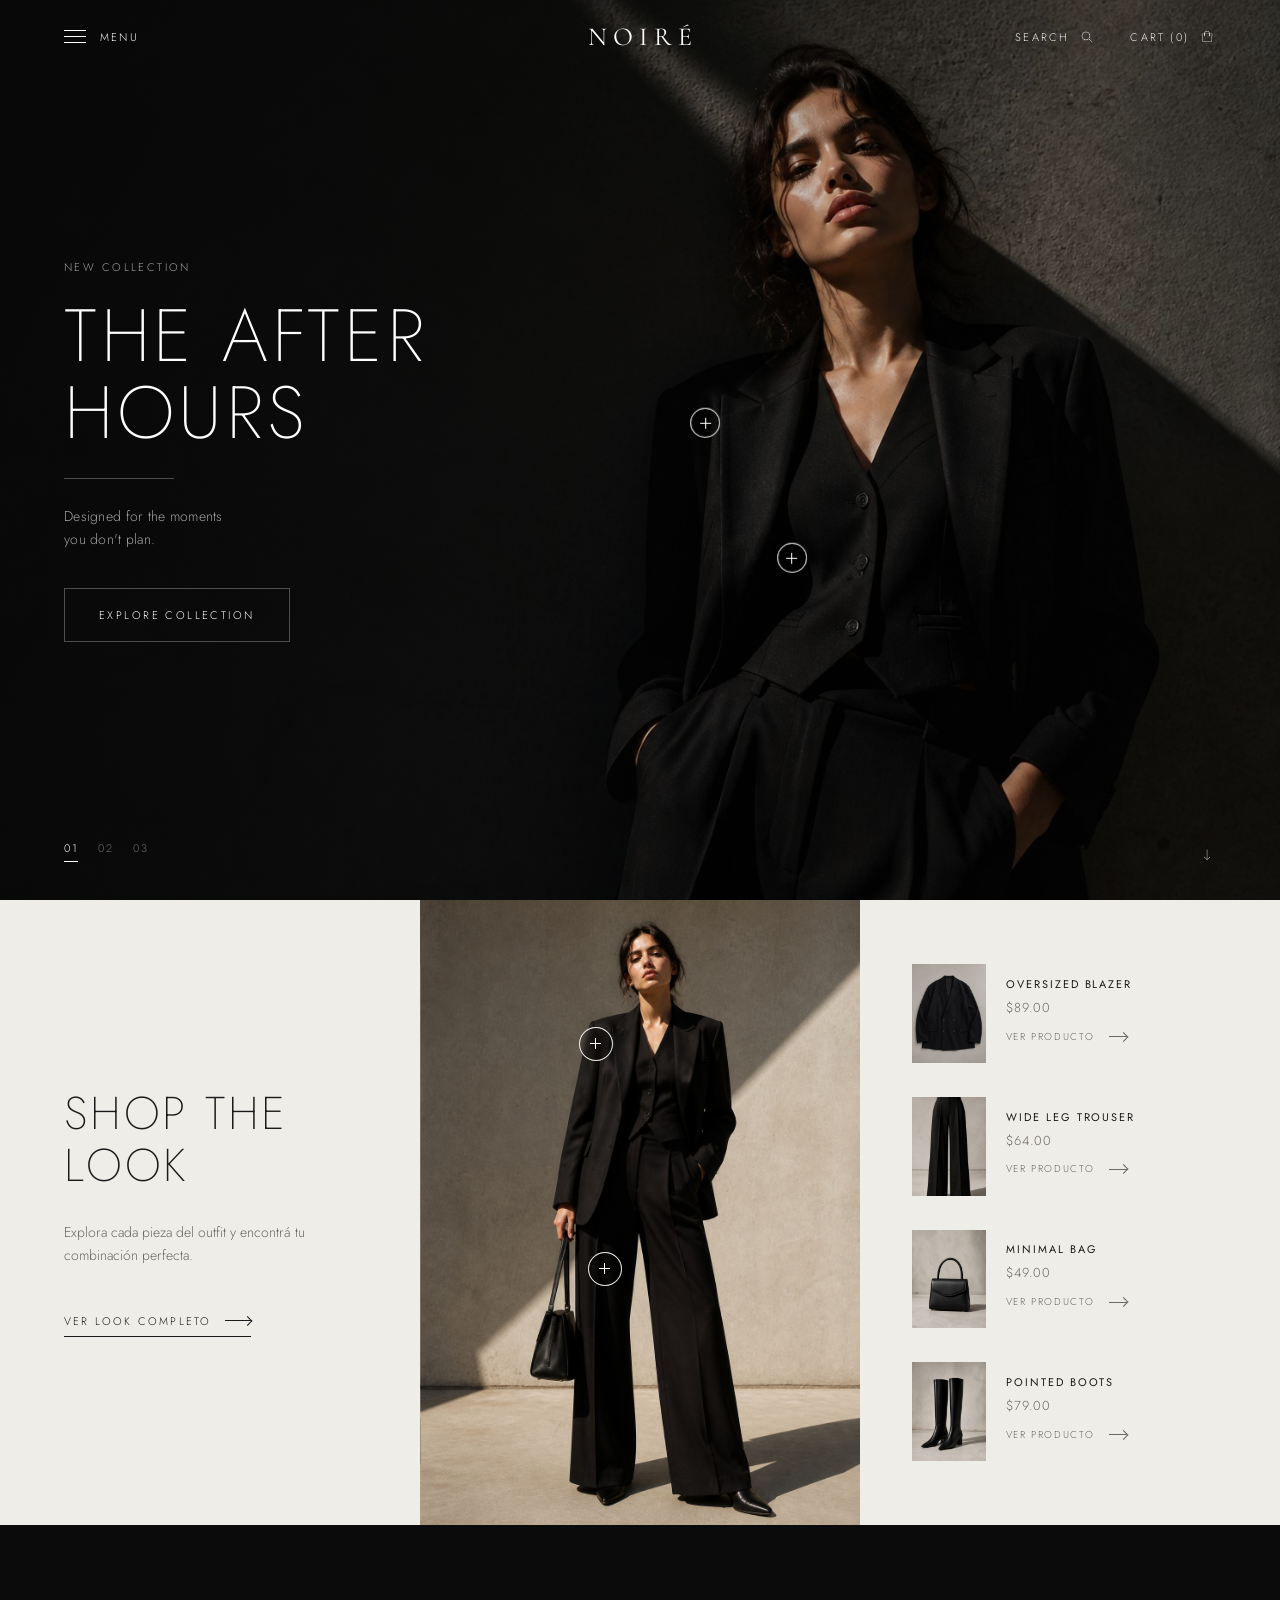
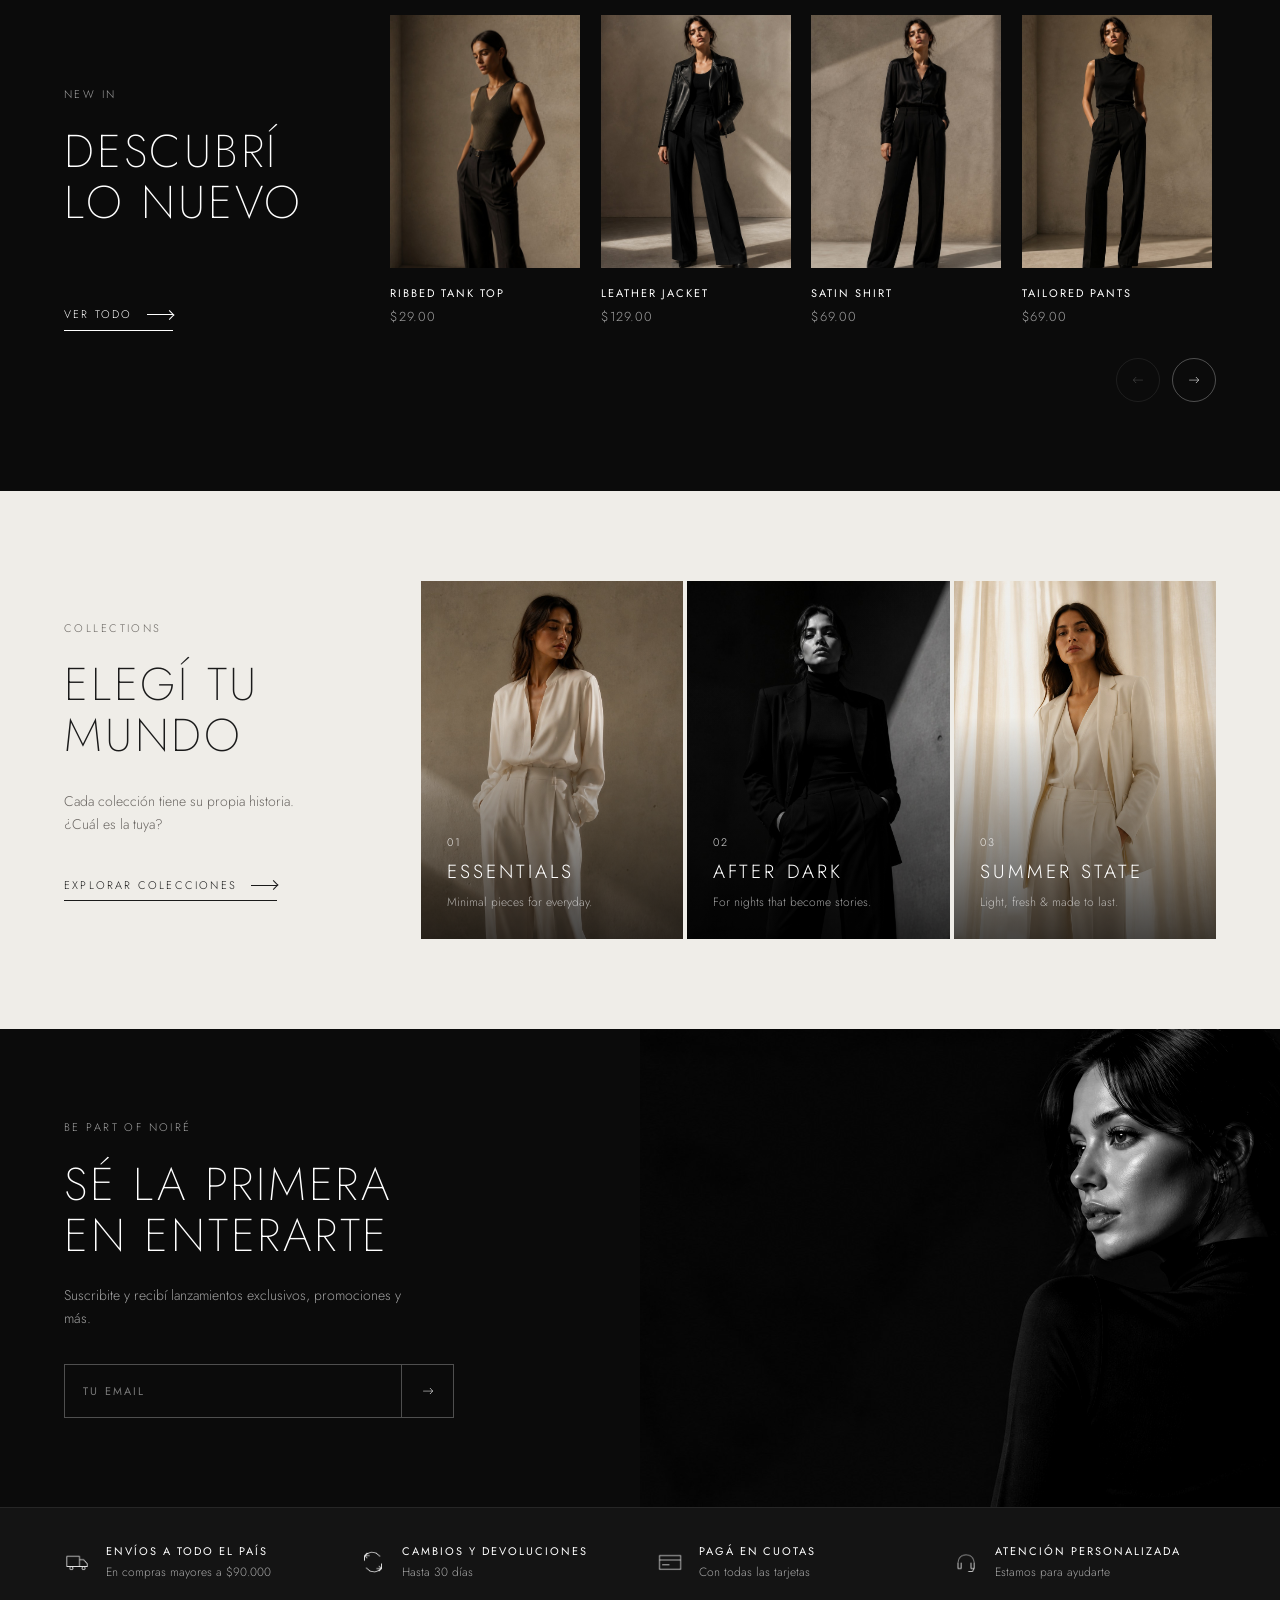
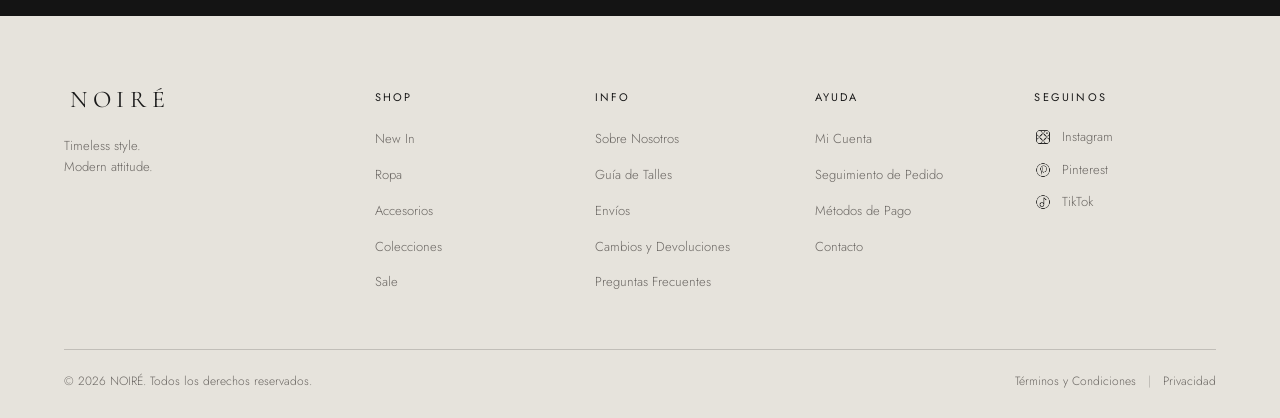
==== commit 4fd8d6bd: "Fix mobile hero: hotspot icons overlapping the title, outfit washed out The mobile-only title text s" ====
--- a/index.html
+++ b/index.html
@@ -8,7 +8,7 @@
 <link rel="preconnect" href="https://fonts.googleapis.com">
 <link rel="preconnect" href="https://fonts.gstatic.com" crossorigin>
 <link href="https://fonts.googleapis.com/css2?family=Cormorant+Garamond:wght@300;400;500&family=Jost:wght@200;300;400;500&display=swap" rel="stylesheet">
-<link rel="stylesheet" href="css/styles.css?v=5">
+<link rel="stylesheet" href="css/styles.css?v=8">
 </head>
 <body>
 
@@ -76,7 +76,7 @@
 
     <!-- HOTSPOTS: click en la prenda → aparece el precio -->
     <div class="hotspots">
-      <div class="hotspot" style="--x:52%; --y:42%">
+      <div class="hotspot hotspot--h1-blazer">
         <button class="hotspot__toggle" aria-expanded="false" aria-label="Ver precio de Oversized Blazer">
           <span class="hotspot__dot"><span class="hotspot__plus"></span></span>
           <span class="hotspot__line"></span>
@@ -88,7 +88,7 @@
         </span>
       </div>
 
-      <div class="hotspot" style="--x:65%; --y:60%">
+      <div class="hotspot hotspot--h1-vest">
         <button class="hotspot__toggle" aria-expanded="false" aria-label="Ver precio de Chaleco Cropped">
           <span class="hotspot__dot"><span class="hotspot__plus"></span></span>
           <span class="hotspot__line"></span>
@@ -114,7 +114,7 @@
       <a href="catalogo.html?collection=essentials" class="btn btn--ghost">Explore Collection</a>
     </div>
     <div class="hotspots">
-      <div class="hotspot" style="--x:70%; --y:26%">
+      <div class="hotspot hotspot--h2-coat">
         <button class="hotspot__toggle" aria-expanded="false" aria-label="Ver precio de Cashmere Coat">
           <span class="hotspot__dot"><span class="hotspot__plus"></span></span>
           <span class="hotspot__line"></span>
@@ -125,7 +125,7 @@
           <a href="producto.html?id=cashmere-coat" class="hotspot__link">Ver producto</a>
         </span>
       </div>
-      <div class="hotspot" style="--x:66%; --y:52%">
+      <div class="hotspot hotspot--h2-jean">
         <button class="hotspot__toggle" aria-expanded="false" aria-label="Ver precio de Straight Jean">
           <span class="hotspot__dot"><span class="hotspot__plus"></span></span>
           <span class="hotspot__line"></span>
@@ -151,7 +151,7 @@
       <a href="catalogo.html?collection=after-dark" class="btn btn--ghost">Explore Collection</a>
     </div>
     <div class="hotspots">
-      <div class="hotspot" style="--x:68%; --y:34%">
+      <div class="hotspot hotspot--h3-dress">
         <button class="hotspot__toggle" aria-expanded="false" aria-label="Ver precio de Satin Slip Dress">
           <span class="hotspot__dot"><span class="hotspot__plus"></span></span>
           <span class="hotspot__line"></span>
@@ -162,7 +162,7 @@
           <a href="producto.html?id=satin-slip-dress" class="hotspot__link">Ver producto</a>
         </span>
       </div>
-      <div class="hotspot" style="--x:60%; --y:57%">
+      <div class="hotspot hotspot--h3-boots">
         <button class="hotspot__toggle" aria-expanded="false" aria-label="Ver precio de Pointed Boots">
           <span class="hotspot__dot"><span class="hotspot__plus"></span></span>
           <span class="hotspot__line"></span>
--- a/css/styles.css
+++ b/css/styles.css
@@ -258,6 +258,34 @@
   color:var(--white);
   pointer-events:auto;
 }
+
+/* Posiciones por prenda, hero "The After Hours" (hero-1.jpg).
+   La imagen se recorta con background-size:cover — el recorte horizontal
+   cambia mucho entre mobile (angosto, corta casi todo el ancho) y desktop
+   (ancho, corta poco o nada), así que un solo %,% no sirve para los dos:
+   se define un valor para desktop y se pisa en mobile. */
+.hotspot--h1-blazer{ --x:60%; --y:47%; }
+.hotspot--h1-vest{ --x:67%; --y:62%; }
+
+/* Hero "Quiet Luxury" (hero-2.jpg) */
+.hotspot--h2-coat{ --x:74%; --y:27%; }
+.hotspot--h2-jean{ --x:73%; --y:68%; }
+
+/* Hero "Night Stories" (hero-3.jpg) */
+.hotspot--h3-dress{ --x:74%; --y:42%; }
+.hotspot--h3-boots{ --x:71%; --y:85%; }
+
+@media (max-width:600px){
+  /* El título de cada slide ocupa casi todo el ancho entre ~28% y ~66%
+     de la altura del hero en mobile, así que los hotspots van todos
+     debajo de ese bloque de texto para no superponerse. */
+  .hotspot--h1-blazer{ --x:85%; --y:74%; }
+  .hotspot--h1-vest{ --x:68%; --y:90%; }
+  .hotspot--h2-coat{ --x:88%; --y:74%; }
+  .hotspot--h2-jean{ --x:70%; --y:90%; }
+  .hotspot--h3-dress{ --x:85%; --y:74%; }
+  .hotspot--h3-boots{ --x:68%; --y:90%; }
+}
 .hotspot__toggle{
   display:flex;align-items:center;gap:0;color:inherit;cursor:pointer;
 }
@@ -520,7 +548,7 @@
   :root{--header-h:64px}
   .icon-link__label{display:none}
   .header__actions{gap:20px}
-  .hero__overlay{background:linear-gradient(180deg,rgba(8,8,8,.72) 0%,rgba(8,8,8,.35) 45%,rgba(8,8,8,.85) 100%)}
+  .hero__overlay{background:linear-gradient(180deg,rgba(8,8,8,.72) 0%,rgba(8,8,8,.22) 45%,rgba(8,8,8,.12) 70%,rgba(8,8,8,.55) 100%)}
   .hero__copy{max-width:none}
   .hotspot__card{white-space:normal;max-width:120px}
   .hotspot.is-open .hotspot__line{width:34px}
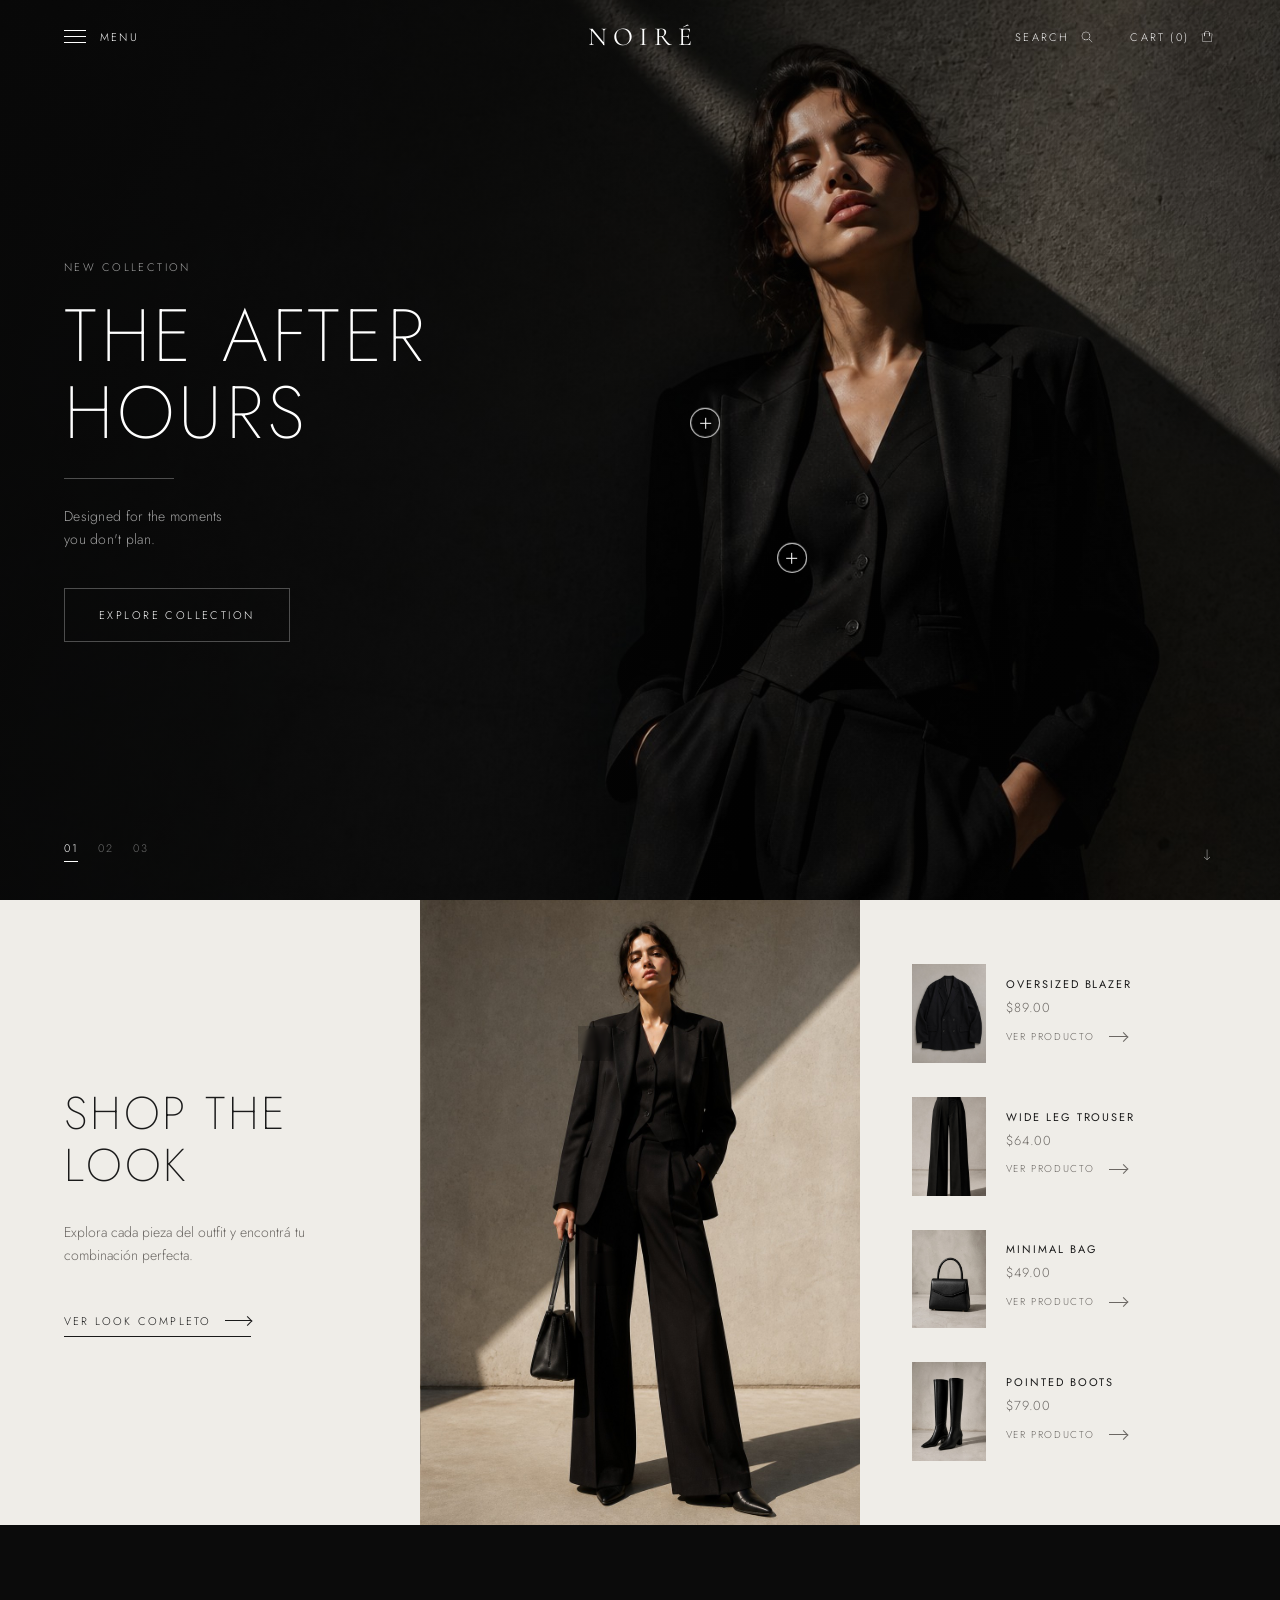
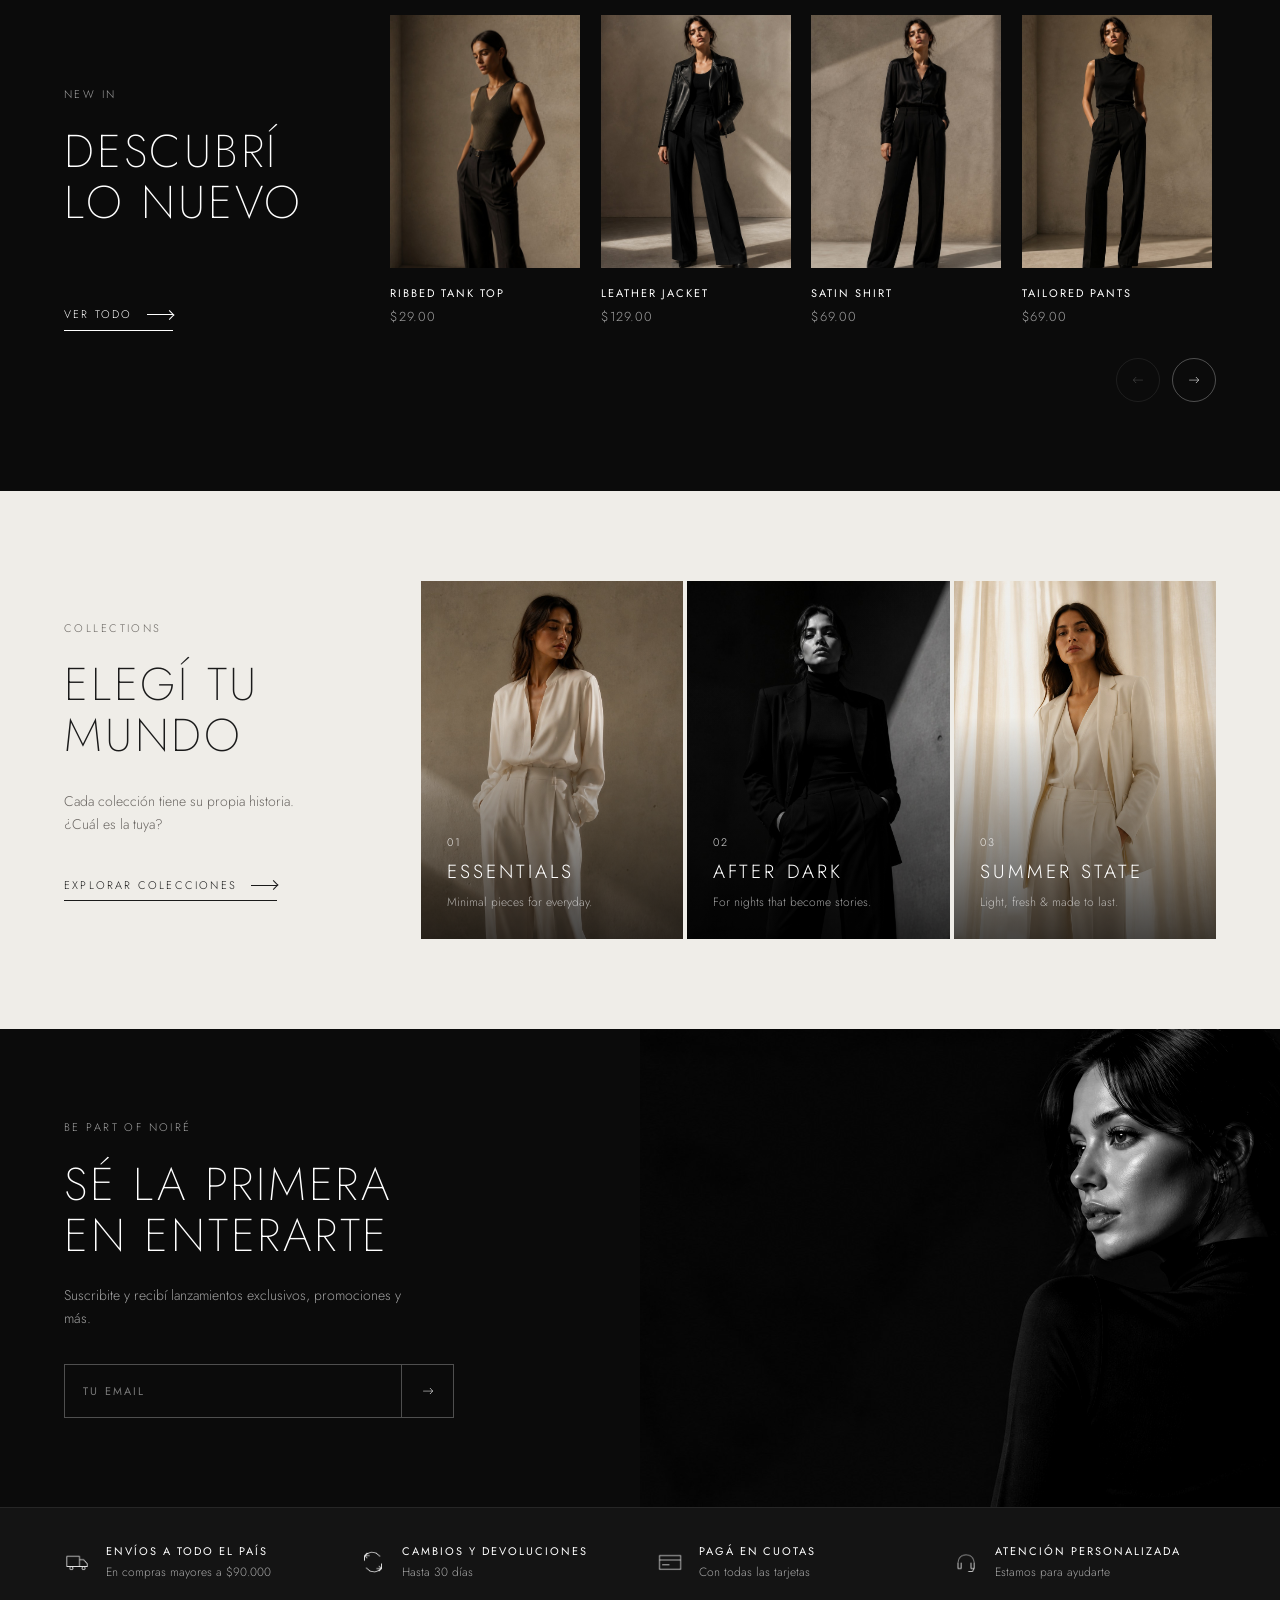
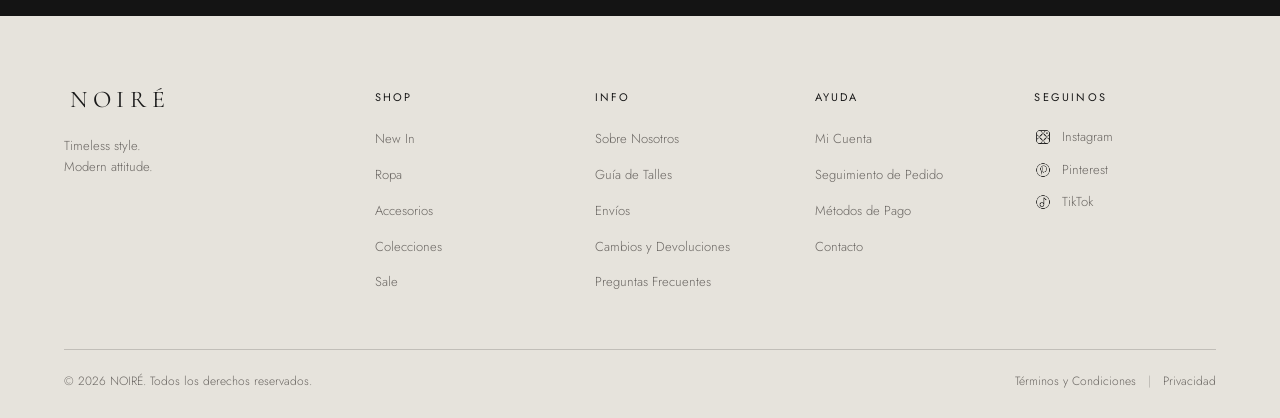
==== commit b2994d2c: "Fix Quiet Luxury hero: model cropped out, hotspots on empty wall On mobile, the centered crop of her" ====
--- a/index.html
+++ b/index.html
@@ -8,7 +8,7 @@
 <link rel="preconnect" href="https://fonts.googleapis.com">
 <link rel="preconnect" href="https://fonts.gstatic.com" crossorigin>
 <link href="https://fonts.googleapis.com/css2?family=Cormorant+Garamond:wght@300;400;500&family=Jost:wght@200;300;400;500&display=swap" rel="stylesheet">
-<link rel="stylesheet" href="css/styles.css?v=8">
+<link rel="stylesheet" href="css/styles.css?v=10">
 </head>
 <body>
 
@@ -104,7 +104,7 @@
 
   <!-- SLIDE 02 -->
   <article class="hero__slide" data-slide="1">
-    <div class="hero__media" style="--img: var(--img-hero-2)"></div>
+    <div class="hero__media hero__media--offset-right" style="--img: var(--img-hero-2)"></div>
     <div class="hero__overlay"></div>
     <div class="hero__copy">
       <p class="eyebrow">Essentials</p>
--- a/css/styles.css
+++ b/css/styles.css
@@ -279,10 +279,15 @@
   /* El título de cada slide ocupa casi todo el ancho entre ~28% y ~66%
      de la altura del hero en mobile, así que los hotspots van todos
      debajo de ese bloque de texto para no superponerse. */
+  /* En el hero-2, con recorte "center" el modelo queda casi fuera de
+     cuadro en mobile (solo se ve un borde pegado a la pared). Se
+     desplaza el encuadre hacia la derecha para que se vea completa. */
+  .hero__media--offset-right{ background-position:80% 30%; }
+
   .hotspot--h1-blazer{ --x:85%; --y:74%; }
-  .hotspot--h1-vest{ --x:68%; --y:90%; }
-  .hotspot--h2-coat{ --x:88%; --y:74%; }
-  .hotspot--h2-jean{ --x:70%; --y:90%; }
+  .hotspot--h1-vest{ --x:85%; --y:64%; }
+  .hotspot--h2-coat{ --x:42%; --y:23%; }
+  .hotspot--h2-jean{ --x:62%; --y:90%; }
   .hotspot--h3-dress{ --x:85%; --y:74%; }
   .hotspot--h3-boots{ --x:68%; --y:90%; }
 }
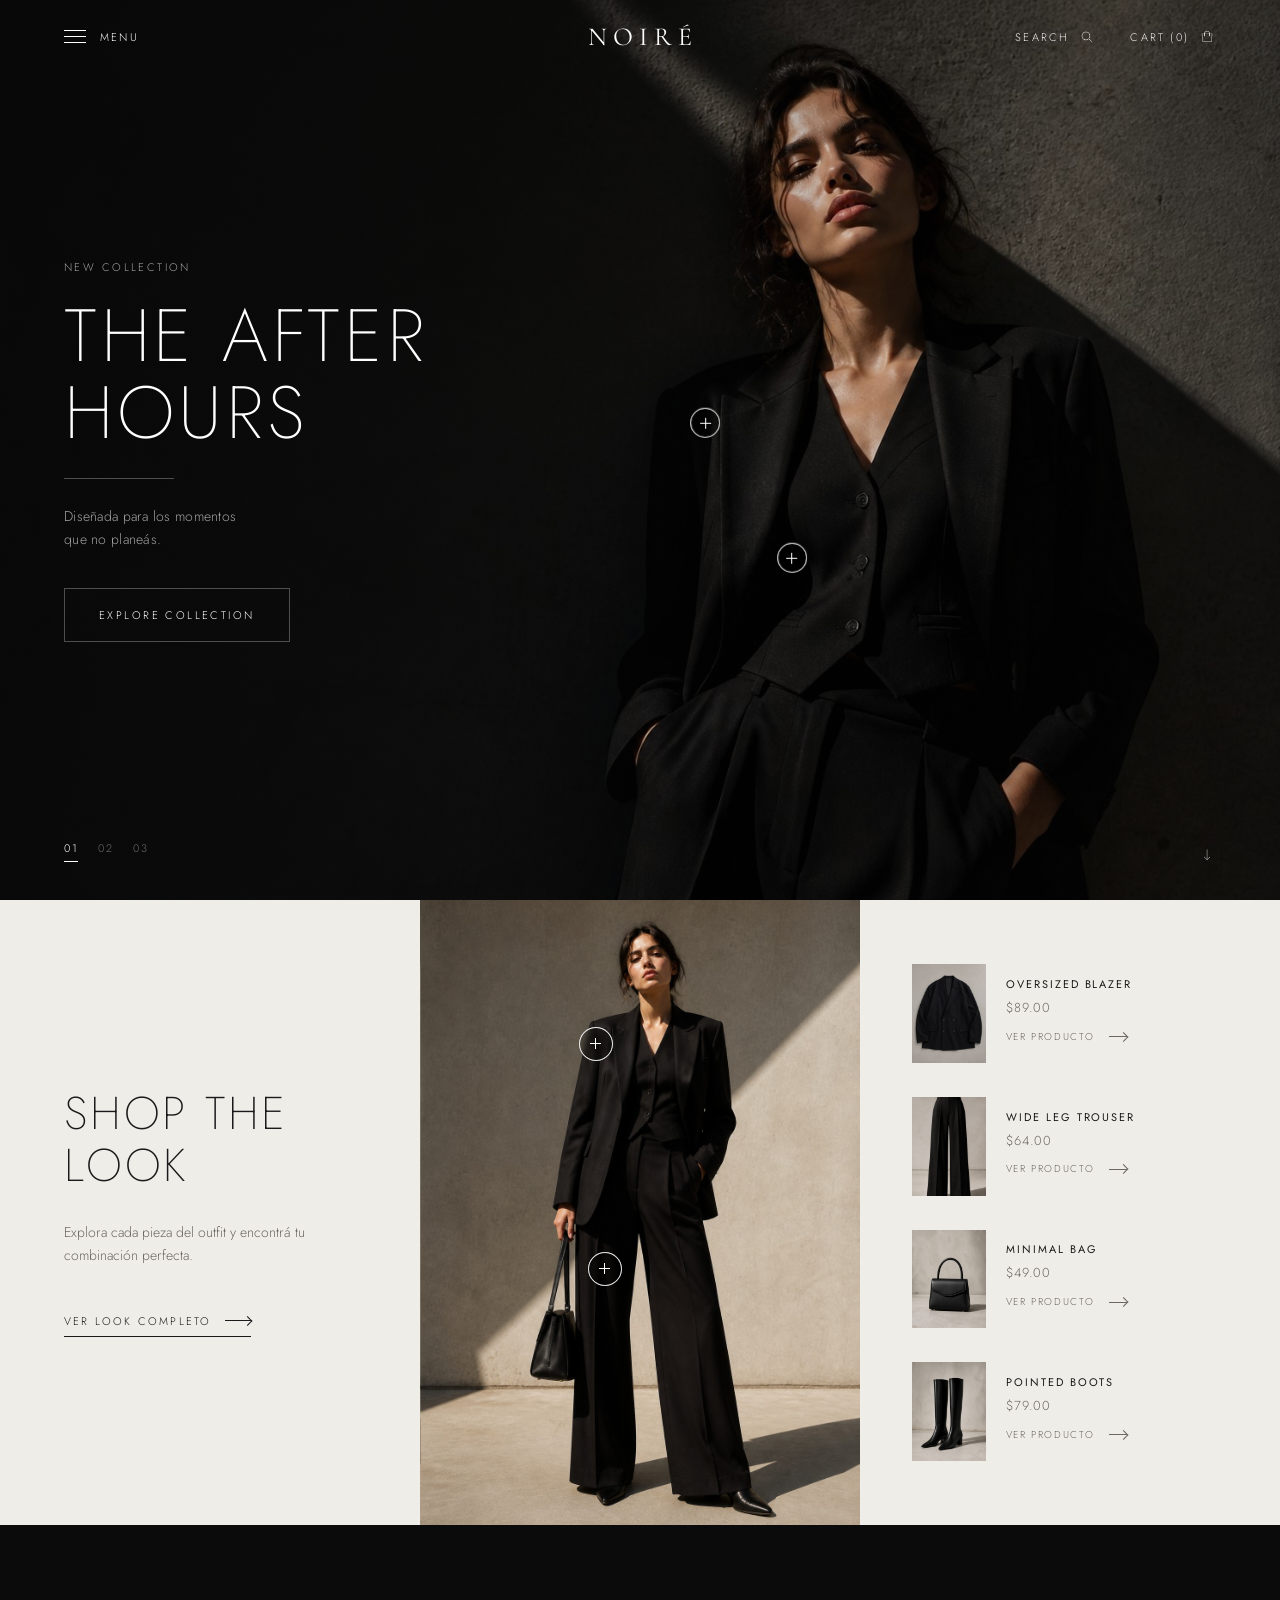
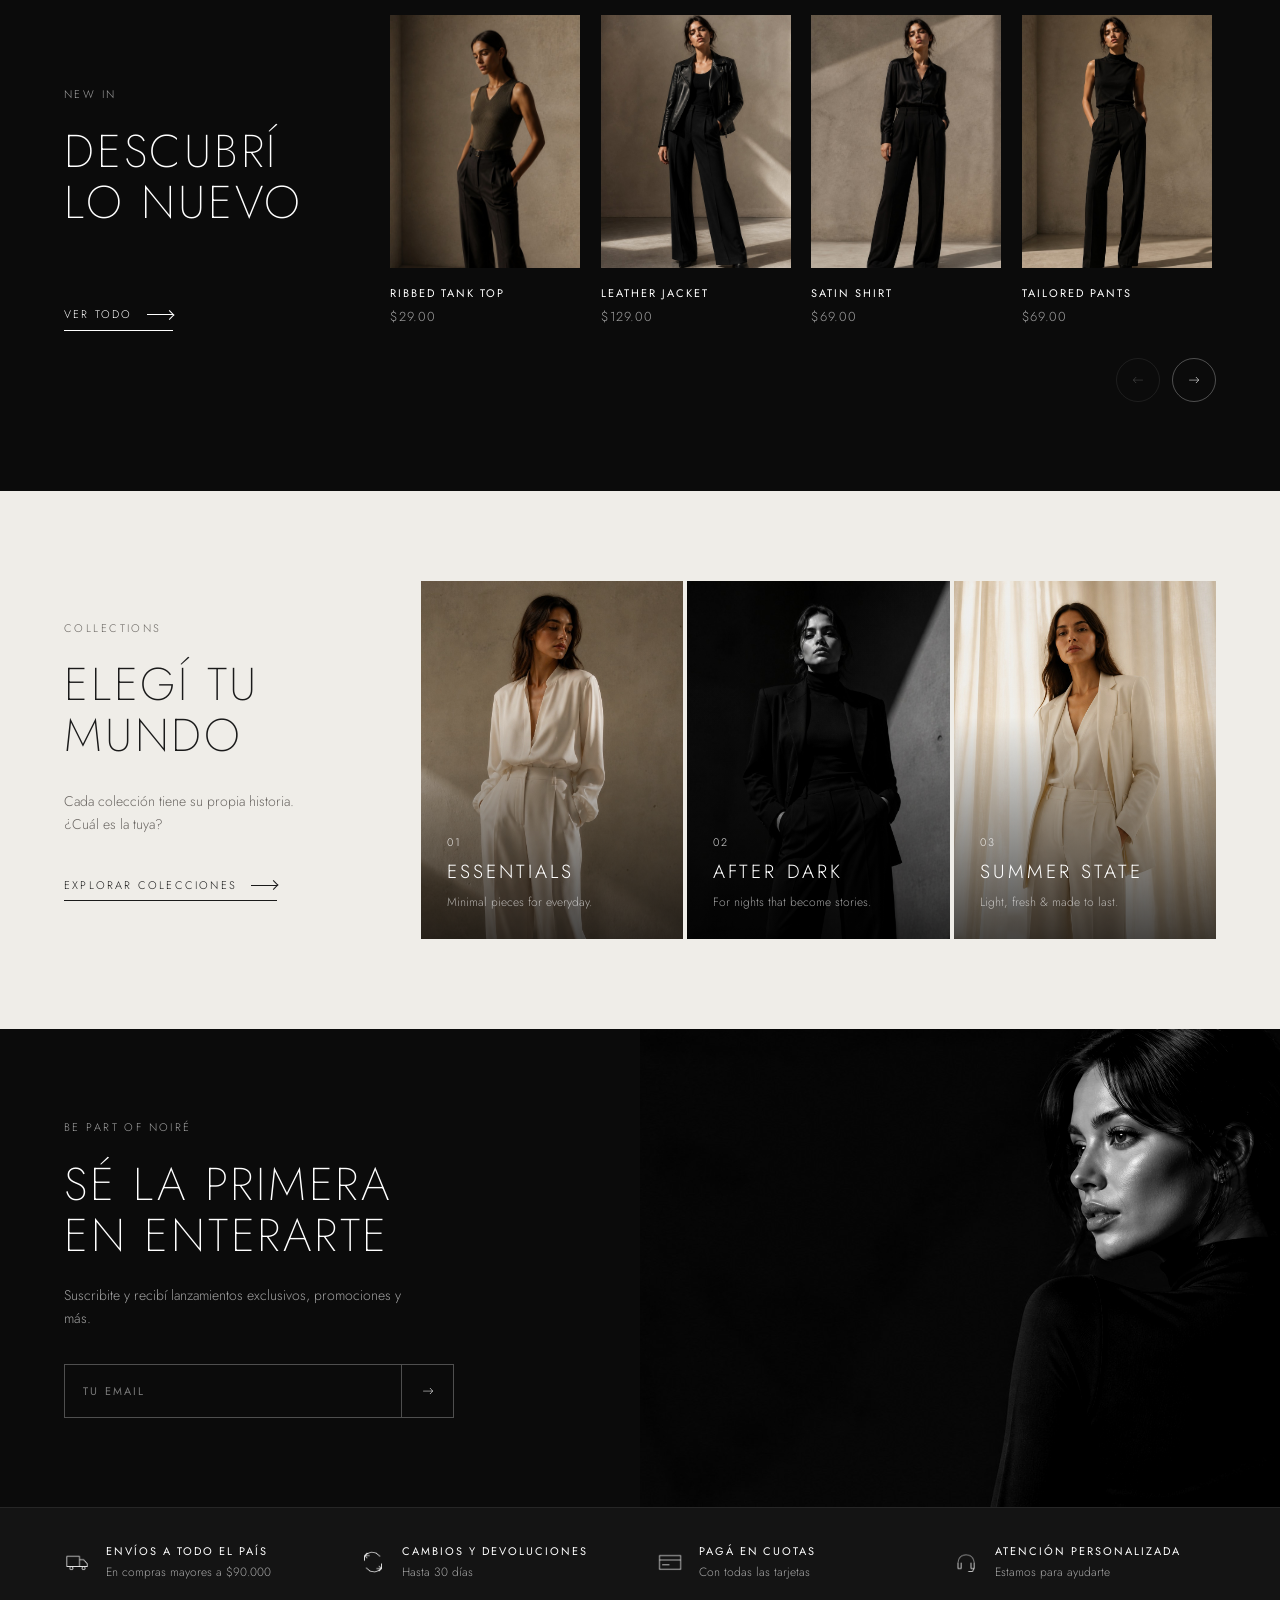
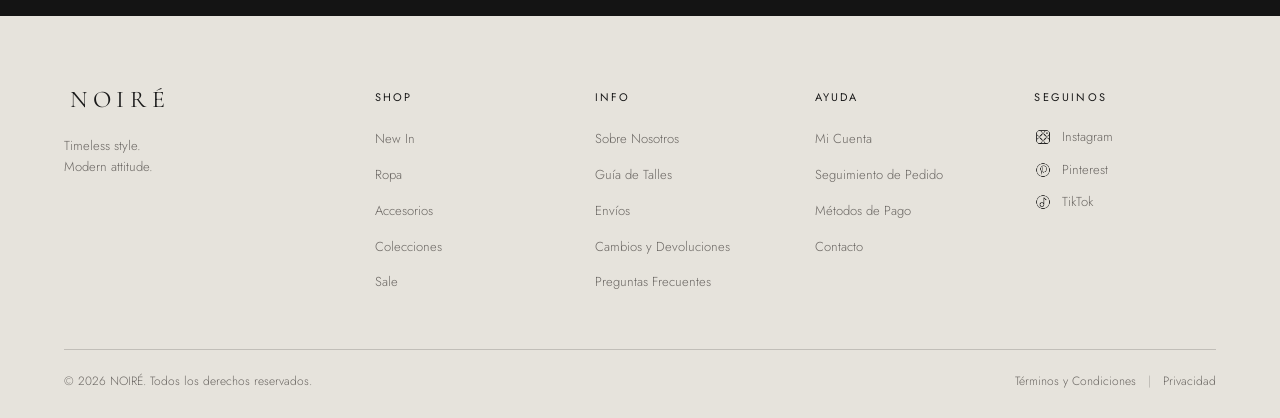
==== commit cd585e85: "Translate the After Hours slide description to Spanish It was the only hero slide with its descripti" ====
--- a/index.html
+++ b/index.html
@@ -70,7 +70,7 @@
       <p class="eyebrow">New Collection</p>
       <h1 class="hero__title">The After<br>Hours</h1>
       <span class="rule"></span>
-      <p class="hero__text">Designed for the moments<br>you don't plan.</p>
+      <p class="hero__text">Diseñada para los momentos<br>que no planeás.</p>
       <a href="look.html" class="btn btn--ghost">Explore Collection</a>
     </div>
 
